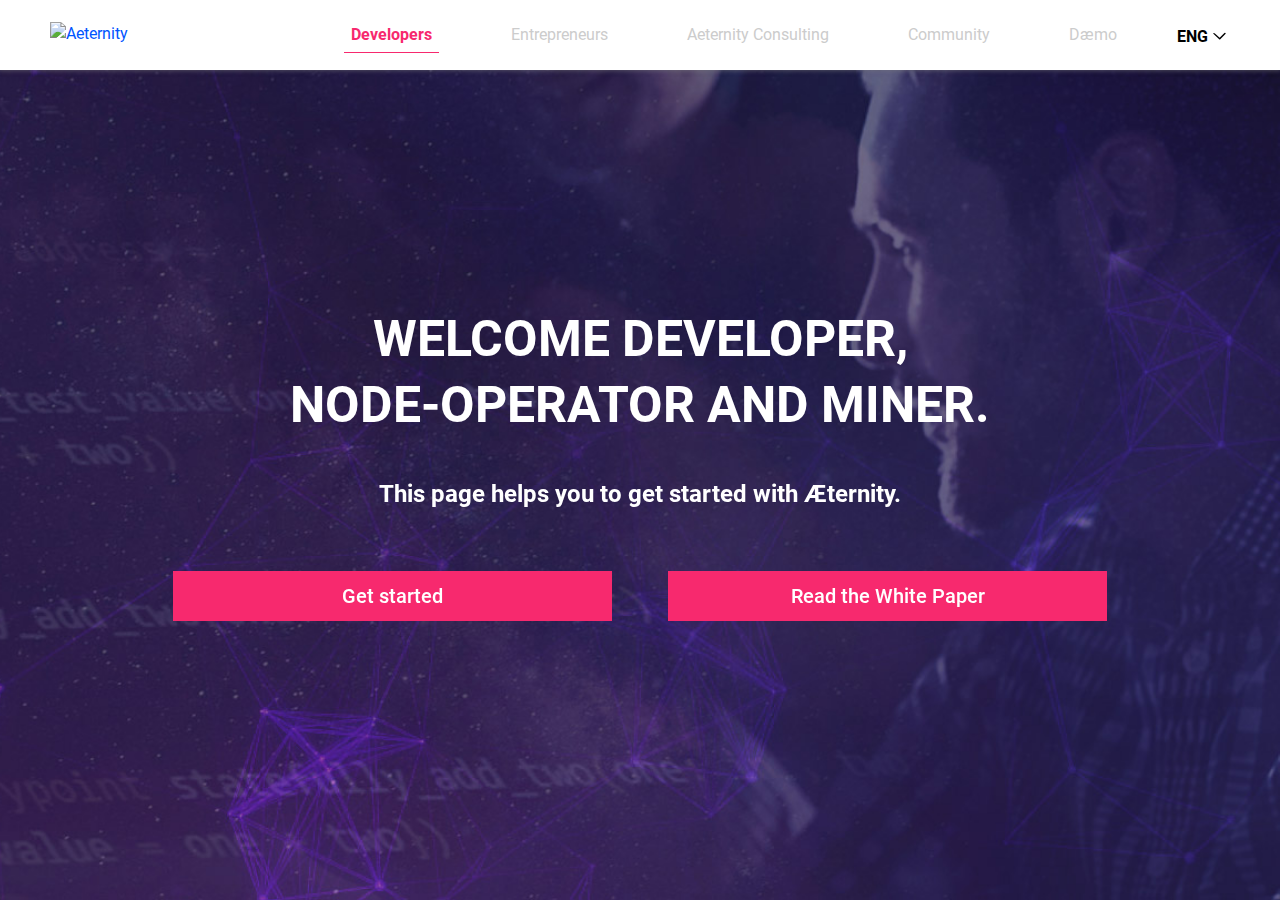
==== index.html @ b35366a7 "iPhone fixes" ====
<!DOCTYPE html>
<html lang="en">
<head>
    <meta charset="UTF-8">
    <title>Aeternity developers</title>
    <meta name="description"
          content="Aeternity Blockchain : Lightning Smart Contracts. Turing-Complete State-Channels. Oracles."/>
    <meta name="viewport" content="width=device-width, initial-scale=1, maximum-scale=1">
    <link rel="shortcut icon" type="image/png" href="img/favicon-32x32.png" sizes="32x32">
    <link rel="shortcut icon" type="image/png" href="img/favicon-32x32.png" sizes="16x16">
    <link href="main.css" rel="stylesheet">
</head>
<body ontouchstart="">
<header>
    <section class="main-nav">
        <div class="logo">
            <a href="">
                <img src="img/logo.svg" alt="Aeternity">
            </a>
        </div>
        <nav class="pages">
            <ul class="nav-items">
                <li class="nav-item nav-current">
                    <a href="" class="nav-link">Developers</a>
                </li>
                <li class="nav-item">
                    <a class="nav-link">Entrepreneurs</a>
                </li>
                <li class="nav-item">
                    <a class="nav-link">Aeternity Consulting</a>
                </li>
                <li class="nav-item">
                    <a class="nav-link">Community</a>
                </li>
                <li class="nav-item">
                    <a class="nav-link">D&aelig;mo</a>
                </li>
            </ul>
        </nav>
        <div class="lang-switcher">
            <button type="button" class="lang-current">ENG</button>
            <div class="lang-menu">
                <ul class="lang-items">
                    <li class="lang-item">
                        <a class="lang-link" href="#" onclick="return false">English</a>
                    </li>
                    <li class="lang-item">
                        <a class="lang-link" href="#" onclick="return false">Español</a>
                    </li>
                </ul>
            </div>
        </div>
    </section>
</header>
<main>
    <section id="header" class="section section--hero">
        <div class="section-content section-content--hero">
            <h1>
                Welcome Developer,<br>
                Node-Operator and Miner.
            </h1>
            <p>
                This page helps you to get started with &AElig;ternity.
            </p>
        </div>
        <div class="section-buttons">
            <a href="" class="button button--large section-button">Get started</a>
            <a href="https://github.com/aeternity/white-paper" class="button button--large section-button">Read the White Paper</a>
        </div>
    </section>

    <section id="why" class="section section--normal">
        <div class="section-content section-content--normal">
            <h2>Why &AElig;ternity</h2>
            <p>
                If you are already familiar with basic Blockchain principles and Smart Contracts, start with learning
                about aeternity’s unique features. The aeternity protocol ships with a rich set of features and
                functionality out of the box.
            </p>
            <p>
                A full specification and documentation of the protocol can be found on GitHub
            </p>
        </div>
        <img src="img/view-at-github.svg" alt="github.com">
        <a href="https://github.com/aeternity" class="button button--normal">View at GitHub</a>
    </section>

    <section id="technical_advantages" class="section section--fancy">
        <div class="section-content section-content--fancy">
            <h2>Technical Advantages Compared to Major Platforms</h2>
        </div>
        <div class="orbits">
            <ul class="advantages">
                <li class="advantage">
                    <a href="#" onclick="return false;"></a>
                    <span>No scaling limits with build in trust-less off-chain State Channels</span>
                </li>
                <li class="advantage">
                    <a href="#" onclick="return false;"></a>
                    <span>Highest security standards with a type safe VM and functional Smart Contract Language</span>
                </li>
                <li class="advantage">
                    <a href="#" onclick="return false;"></a>
                    <span>Confirmation times ~3 Seconds</span>
                </li>
                <li class="advantage">
                    <a href="#" onclick="return false;"></a>
                    <span>Low-fees on-chain due to a highly optimized Consensus, VM and native transaction types</span>
                </li>
                <li class="advantage">
                    <a href="#" onclick="return false;"></a>
                    <span>No-fees off-chain for transactions and Smart Contract executions in State Channels</span>
                </li>
                <li class="advantage">
                    <a href="#" onclick="return false;"></a>
                    <span>Build in Naming System for human readable names</span>
                </li>
                <li class="advantage">
                    <a href="#" onclick="return false;"></a>
                    <span>Private transactions and Smart Contracts in State Channels</span>
                </li>
                <li class="advantage">
                    <a href="#" onclick="return false;"></a>
                    <span>Build in Oracles for accessing external API’s and real world data</span>
                </li>
                <li class="advantage">
                    <a href="#" onclick="return false;"></a>
                    <span>Highly flexible Generalized Account model supporting all-types of signing options</span>
                </li>
            </ul>
        </div>
        <div class="advantages-footer"><img src="img/Erlang_Icon-alt.svg" alt="erlang">
            <div>
                Reference implementation written in Erlang by industry experts,
                the Language that powers 90% of today’s world wide web. <a href="http://erlang.com">Learn more</a>
            </div>
        </div>
    </section>

    <section id="protocol" class="section section--normal">
        <div class="section-content section-content--normal">
            <h2>The &AElig;ternity Protocol is</h2>
        </div>
        <div class="protocol">
            <div class="protocol-bullets">
                <label for="Universal"></label>
                <label for="Secure"></label>
                <label for="Scalable"></label>
                <label for="Efficient-low-to-no-fees"></label>
                <label for="Interoperable-Oracles"></label>
                <label for="Open-Source"></label>
                <label for="Decentralized"></label>
                <label for="Public-and-Private"></label>
                <label for="User-Friendly"></label>
                <label for="Governance"></label>
                <label for="Development-Sustainability"></label>
            </div>

            <div class="protocol-menu">
                <input type="radio" name="protocol-menu" id="Universal" checked>
                <div class="protocol-menu-item">
                    <label for="Universal">Universal</label>
                    <div class="protocol-content">
                        <img src="img/1.universal.svg" alt="">
                        <h3>Universal</h3>
                        <p>
                            The aeternity protocol can do everything that you expect from a Smart Contract Blockchain
                            platform like Ethereum or others. It can be used to power <b>Games, Payments, Identity,
                            Decentralized Finance, Registries, Token-Economy, Logistics and more.</b> Some of the things
                            are not yet invented that will be built with aeternity. <strong>The future is
                            yours.</strong>
                        </p>
                    </div>
                </div>
                <input type="radio" name="protocol-menu" id="Secure">
                <div class="protocol-menu-item">
                    <label for="Secure">Secure</label>
                    <div class="protocol-content">
                        <img src="img/2.secure.svg" alt="">
                        <h3>Secure</h3>
                        <p>
                            aeternity is built with security in mind. The reference implementation is written in Erlang,
                            following all standards of high-quality software engineering. Recurring security audits and
                            intensive property based testing are part of the daily work of the protocol developers. In
                            its security aspects on Blockchain, the aeternity protocol gets shipped with a type safe
                            virtual machine called FATE (Fast aeternity Transaction Engine) which was engineered to
                            boost efficiency (gas consumption) and security (type safe). Together with Sophia, a
                            functional smart contract language that supports formal verification, the aeternity protocol
                            provides an unique take on Blockchain and smart contract security. A highly paid bug bounty
                            program is available for security researchers.
                        </p>
                    </div>
                </div>
                <input type="radio" name="protocol-menu" id="Scalable">
                <div class="protocol-menu-item">
                    <label for="Scalable">Scalable</label>
                    <div class="protocol-content">
                        <img src="img/3.scalable.svg" alt="">
                        <h3>Scalable</h3>
                        <p>
                            In order to scale to billions of users and transactions the aeternity protocol provides
                            trustless scaling through off-chain state channels. Without compromising on security state
                            channels allow peer to peer transaction between users and the execution of smart contracts
                            off-chain. This way aeternity has no limits in scaling. The network consensus of the
                            protocol is fast. In average up to 15 times faster with a higher transaction throughput then
                            comparable protocols. The confirmation time is as less as three seconds, which especially
                            comes into account when looking at user experience.
                        </p>
                    </div>
                </div>
                <input type="radio" name="protocol-menu" id="Efficient-low-to-no-fees">
                <div class="protocol-menu-item">
                    <label for="Efficient-low-to-no-fees">Efficient low-to-no fees</label>
                    <div class="protocol-content">
                        <img src="img/4.lowFees.svg" alt="">
                        <h3>Efficient low-to-no fees</h3>
                        <p>
                            aeternity is equipped with dozens of unique native transactions types for State Channels,
                            Oracles, Names among others. All functionality is optimized to work with minimal gas cost.
                            Additionally, once established, within off-chain State Channels, there are no fees for
                            transactions or smart contract executions. On-chain, with Bitcoin-NG, the consensus
                            mechanism of the protocol allows for more transactions and gas (smart contract executions)
                            per block. This relaxes the fee and gas market and leads to lower cost. Combined with the
                            execution of smart contracts through the highly efficient FATE VM, less overall Gas is
                            needed. Additionally with off-chain State Channels, the aeternity protocol reduces the
                            on-chain transaction and smart contract execution volumes massively, which lowers the fees.
                        </p>
                    </div>
                </div>
                <input type="radio" name="protocol-menu" id="Interoperable-Oracles">
                <div class="protocol-menu-item">
                    <label for="Interoperable-Oracles">Interoperable Oracles</label>
                    <div class="protocol-content">
                        <img src="img/5.oracles.svg" alt="">
                        <h3>Interoperable Oracles</h3>
                        <p>
                            Oracles are a special type of transactions on aeternity to request and provide data from
                            data providers and APIs. If a smart contract for example is in need of today's weather data,
                            a oracle request transaction including a data schema can be broadcasted on chain. Data
                            providers can respond to data and charge a fee for providing the response. The other way
                            around oracle provides can register on-chain and provide all types of data for free or by
                            charging a fee. This allows smart contract developers to interact and build upon all sorts
                            of APIs and create applications which are dependent on outside data (for example the current
                            price of Bitcoin at a certain time).
                        </p>
                    </div>
                </div>
                <input type="radio" name="protocol-menu" id="Open-Source">
                <div class="protocol-menu-item">
                    <label for="Open-Source">Open Source</label>
                    <div class="protocol-content">
                        <img src="img/6.openSource.svg" alt="">
                        <h3>Open Source</h3>
                        <p>
                            The protocol and all essential developer resources are fully open source. There is no
                            proprietary license whatsoever. The development is transparent and everyone can start
                            contributing via GitHub, the Forum or physical Meetups.
                        </p>
                    </div>
                </div>
                <input type="radio" name="protocol-menu" id="Decentralized">
                <div class="protocol-menu-item">
                    <label for="Decentralized">Decentralized</label>
                    <div class="protocol-content">
                        <img src="img/7.decentralized.svg" alt="">
                        <h3>Decentralized</h3>
                        <p>
                            With Satoshi’s heritage in its core (Nakamoto Consensus) the protocol is build to be
                            decentralized. Everyone can host a node and start mining, connect to the network and help to
                            secure the chain or verify transaction. The network is operated by an community of thousands
                            of nodes. It is fully trustless, there is no central authority, no master nodes or
                            kill-switches. With Cuckoo Circle, aeternity has chosen a highly efficient proof-of-work
                            algorithm which is the first graph-theoretic proof-of-work, and the most memory bound, yet
                            with instant verification.
                        </p>
                    </div>
                </div>
                <input type="radio" name="protocol-menu" id="Public-and-Private">
                <div class="protocol-menu-item">
                    <label for="Public-and-Private">Public and Private</label>
                    <div class="protocol-content">
                        <img src="img/8.public-private.svg" alt="">
                        <h3>Public and Private</h3>
                        <p>
                            The aeternity protocol is using the accounts model. All transactions are public by default.
                            Aeternity allows a very flexible and open design of accounts, which is called Generalized
                            Accounts that enable signing transactions with a high flexibility. Cryptographically the
                            protocol uses Blake2b (256 bits digest) and ed25519. It supports Schnorr Signatures. The
                            communication between nodes is encrypted with the noise protocol. Off-chain State Channel
                            transactions and smart contract executions are fully private unless published on-chain for
                            dispute resolution. It is easy to setup a private Blockchain network (example for Enterprise
                            or Public Institutions).
                        </p>
                    </div>
                </div>
                <input type="radio" name="protocol-menu" id="User-Friendly">
                <div class="protocol-menu-item">
                    <label for="User-Friendly">User Friendly</label>
                    <div class="protocol-content">
                        <img src="img/9.userFriendly.svg" alt="">
                        <h3>User Friendly</h3>
                        <p>
                            A build in Naming System for human readable names allows you to point names to accounts and
                            contracts (Example: ak_XbqHD3RYPb3w3eVopLyc... becomes yourname.chain). This makes
                            transacting tokens between peers easiest and can help to make smart contract code more
                            readable and upgradable.
                        </p>
                    </div>
                </div>
                <input type="radio" name="protocol-menu" id="Governance">
                <div class="protocol-menu-item">
                    <label for="Governance">Governance</label>
                    <div class="protocol-content">
                        <img src="img/10.governance.svg" alt="">
                        <h3>Governance</h3>
                        <p>
                            The aeternity community is governed by miners, users and developers. Through hard-fork
                            signaling node operators can show their support for hard upgrades. All token holders can
                            join a weighted delegated polling mechanism through an mobile and user friendly app with
                            verifiable results on the aeternity Blockchain. Discussions are taking place in chat rooms,
                            online forums, public events and in the aexpansions repository on GitHub.
                        </p>
                    </div>
                </div>
                <input type="radio" name="protocol-menu" id="Development-Sustainability">
                <div class="protocol-menu-item">
                    <label for="Development-Sustainability">Development Sustainability</label>
                    <div class="protocol-content">
                        <img src="img/11.sustainability.svg" alt="">
                        <h3>Development Sustainability</h3>
                        <p>
                            The protocol is robust and reliable and build to last for aeternity even without maintenance
                            or the development of new features. Nevertheless, the aeternity crypto foundation currently
                            receive around 10.8% of the mining reward to support the long-term development and
                            maintenance of the core protocol and essential resources. There is an open R&D Grant program
                            available at <a href="https://www.aeternity-foundation.org">www.aeternity-foundation.org</a>
                            as well as a Development Bounty program for contributors. To enable entrepreneurs and
                            business to launch their own startup, there are programs for entrepreneurs <a
                                href="https://www.aeternityStarfleet.com">www.aeternityStarfleet.com</a> and a venture
                            fund <a href="https://www.aeternity-Ventures.com">www.aeternity-Ventures.com</a> to
                            kick-start even more.
                        </p>
                    </div>
                </div>
            </div>
        </div>
        <a href="#" class="button button--normal">Get started</a>
    </section>

    <section id="sophia" class="section section--alt">
        <div class="section-content section-content--alt">
            <h2>Safe Smart Contract Development with Sophia</h2>
            <p class="sophia-caption">
                An &AElig;ternity BlockChain Language The Sophia is a language in the ML family.
                It is strongly typed and has restricted mutable state.
            </p>
        </div>
        <div class="sophia-content">
            <div class="sophia-graphic">
                <img src="img/What_is_Sophia_Graphic.svg" alt="">
            </div>
            <div class="sophia-text">
                <h3>What is Sophia?</h3>
                <p><img src="img/Sophia_Icon.svg" alt="">
                    Sophia is customized for smart contracts, which can be published to a blockchain (the &AElig;ternity
                    BlockChain). Thus some features of conventional languages, such as floating point arithmetic, are
                    not
                    present in Sophia, and some blockchain specific primitives, constructions and types have been added.
                </p>
                <h3>Links</h3>
                <ul class="sophia-links">
                    <li>
                        <a href="https://github.com/aeternity/protocol/blob/master/contracts/sophia.md">Documentation</a>
                    </li>
                    <li><a href="https://github.com/aeternity/aepp-sophia-examples">Examples on GitHub</a></li>
                    <li><a href="https://marketplace.visualstudio.com/items?itemName=MilenRadkov.sophia">Code
                        Highlighting</a> for VSCode and other IDE’s
                    </li>
                </ul>
                <h3>Educational material</h3>
                <p>
                    <img src="img/Dacade_Icon.svg" alt="">
                    <small>
                        <a href="https://dacade.org/ae-dev-101/introduction">Online Course from Dacade.org</a><br>
                        Check out the highly recommended aeternity 101 course on Dacade, a peer learning platform.
                        Courses are free, a certificate will be given and you earn 100 AE token on completion.
                    </small>
                </p>
                <p>
                    <img src="img/Github_Logo.svg" alt="">
                    <small>
                        <a>Tutorials about Sophia</a><br>
                        Available on GitHub but might be outdated.
                    </small>
                </p>
            </div>
        </div>
        <div class="section-buttons">
            <div class="section-button">
                <a href="https://forum.aeternity.com/c/development/sophia-smart-contracts" class="button button--small">Get
                    help</a>
                <div class="button-text button-text--logo">in The Forum</div>
            </div>
            <div class="section-button">
                <a href="https://devchat.aeternity.com" class="button button--small">Chat</a>
                <div class="button-text button-text--logo">in DevChat</div>
            </div>
            <div class="section-button">
                <a href="https://github.com/aeternity/aesophia" class="button button--small">Contribute</a>
                <div class="button-text button-text--github">via GitHub</div>
            </div>
        </div>
    </section>

    <section id="getting_started" class="section section--fancy">
        <div class="section-content section-content--fancy">
            <h2>Getting Started</h2>
            <p class="getting_started-caption">
                If you are new to aeternity and want to try out the Sophia Smart Contract Language, is is suggested to
                use
                one of the community developed online IDE’s. They allow you to write contracts, compile them, post them
                to
                the chain on testnet and call its functions.
            </p>
            <div class="try">
                <div class="try-browser">
                    <h3><img src="img/Try_it_in_browser_icon.svg" alt="">Try it in the browser</h3>
                    <h4>Try it in the browser with one of the IDE’s</h4>
                    <ul class="try-browser-options">
                        <li><img src="img/Contracts_Laptop.svg" alt=""><a href="https://testnet.contracts.aepps.com">Contracts</a>
                        </li>
                        <li><img src="img/Playground_Laptop.svg" alt=""><a
                                href="https://testing.playground.aepps.com/editor">Playground</a></li>
                        <li><img src="img/FireEditor_Laptop.svg" alt=""><a href="http://fireeditor.nikitafuchs.de">FireEditor</a>
                        </li>
                    </ul>
                    <p>
                        &AElig;project is an aeternity framework which helps with setting up a project. The framework
                        makes
                        the
                        development of smart contracts in the aeternity network pretty easy. It provides commands for
                        compilation, deployment of smart contracts, running a local node, local compiler and unit
                        testing
                        the contracts.
                    </p>
                </div>
                <div class="try-locally">
                    <h3><img src="img/Try_it_locally_icon.svg" alt="">Try it locally</h3>
                    <h4>Try it locally and setup your development environment in no-time.</h4>
                    <div class="try-locally-options">
                        <img src="img/AEProject_Github.svg" alt="">
                        <div class="try-locally-aeproject">
                            <img src="img/AEProject_logo.svg" alt="">
                            <a href="https://github.com/aeternity/aepp-aeproject-js">AEProject</a>
                        </div>
                    </div>
                </div>
            </div>
            <div class="section-buttons">
                <div class="section-button">
                    <a href="https://forum.aeternity.com/c/development/sophia-smart-contracts"
                       class="button button--small">Get help</a>
                    <div class="button-text button-text--logo">in The Forum</div>
                </div>
                <div class="section-button">
                    <a href="https://devchat.aeternity.com" class="button button--small">Chat</a>
                    <div class="button-text button-text--logo">in DevChat</div>
                </div>
                <div class="section-button">
                    <a href="https://github.com/aeternity/aesophia" class="button button--small">Contribute</a>
                    <div class="button-text button-text--github">via GitHub</div>
                </div>
            </div>
        </div>
    </section>

    <section id="developer_tools" class="section section--normal">
        <div class="section-content section-content--normal">
            <h2>Developer Tools</h2>
            <p class="developer_tools-caption">
                Programming libraries are available. Any Javascript developer can build a simple aeternity app in one
                day.
                For a quick start and reference SDK it is recommended to use the JavaScript one.
            </p>
        </div>
        <div class="cards counter apis">
            <div class="card api">
                <div class="card-content">
                    <img src="img/Developers_Tools_Section_icons.svg" alt="">
                    <h3>Node HTTP API</h3>
                    <p>
                        aeternity <a href="https://api-docs.aeternity.io">Node API</a>
                    </p>
                </div>
            </div>
            <div class="card api">
                <div class="card-content">
                    <img src="img/Developers_Tools_Section_icons.svg" alt="">
                    <h3>SDK Frontend APIs</h3>
                    <ul class="unstyled">
                        <li>
                            <a href="https://github.com/aeternity/aepp-sdk-js">JavaScript</a> (recommended)<br>
                        </li>
                        <li>
                            <a href="https://github.com/aeternity/aepp-sdk-python">Python</a><br>
                        </li>
                        <li>
                            <a href="https://github.com/aeternity/aepp-sdk-go">Go</a><br>
                        </li>
                        <li>
                            <a href="https://github.com/kryptokrauts/aepp-sdk-java">Java</a> (Community Maintained)<br>
                        </li>
                    </ul>
                </div>
            </div>
            <div class="card api">
                <div class="card-content">
                    <img src="img/Developers_Tools_Section_icons.svg" alt="">
                    <h3>Middleware Backend API</h3>
                    <p>
                        The <a href="https://github.com/aeternity/aeternal">Middleware</a> is a caching and reporting
                        layer which sits in front of the nodes of
                        the aeternity blockchain. Its purpose is to respond to queries faster than the node can do, and
                        to
                        support queries that for reasons of efficiency the node cannot or will not support itself.
                    </p>
                </div>
            </div>
            <div class="card api">
                <div class="card-content">
                    <img src="img/Developers_Tools_Section_icons.svg" alt="">
                    <h3>CLI - Command Line Client</h3>
                    <p>
                        Quickly test all of Aeternity’s blockchain features from your Terminal, you can Install and use
                        our
                        <a href="https://github.com/aeternity/aepp-cli-js">NodeJS CLI</a>!
                    </p>
                </div>
            </div>
        </div>
        <div class="section-buttons">
            <div class="section-button">
                <a href="https://forum.aeternity.com/c/aepplications" class="button button--small">Get help</a>
                <div class="button-text button-text--logo">in The Forum</div>
            </div>
            <div class="section-button">
                <a href="https://devchat.aeternity.com" class="button button--small">Chat</a>
                <div class="button-text button-text--logo">in DevChat</div>
            </div>
            <div class="section-button">
                <a href="https://github.com/aeternity" class="button button--small">Contribute</a>
                <div class="button-text button-text--github">via GitHub</div>
            </div>
        </div>
    </section>

    <section id="useful" class="section section--alt">
        <div class="section-content section-content--alt">
            <h2>Useful Resources</h2>
        </div>
        <div class="cards counter resources">
            <div class="card resource">
                <div class="card-content">
                    <h3>Hosted API Server, Public Nodes and Services</h3>
                    <p>
                        For convenience reasons, there are hosted services available to quick start the development of
                        aeternity Blockchain applications on testnet. Even though all services are available for mainnet
                        too, it is not advised to use these services in production. Therefore self-hosting critical
                        infrastructure is recommended.
                    </p>
                    <ul>
                        <li>Testnet API Gateway Nodes hosted on <a href="https://testnet.aeternity.io/api">https://testnet.aeternity.io</a>
                        </li>
                        <li>Testnet Middleware API Server <a href="https://testnet.mdw.aepps.com/api">https://testnet.mdw.aepps.com</a>
                        </li>
                        <li>Sophia Smart Contract Compiler <a href="https://compiler.aepps.com">https://compiler.aepps.com</a>
                        </li>
                    </ul>
                    <p class="faucet">
                        To get some free AE tokens, use the testnet Token Faucet
                        <a href="https://testnet.faucet.aepps.com">https://testnet.faucet.aepps.com</a>
                    </p>
                </div>
            </div>
            <div class="card resource">
                <div class="card-content">
                    <h3>Resources</h3>
                    <ul>
                        <li><h4>Middleware Explorer (Testnet/Mainnet)</h4>
                            <ul>
                                <li>Mainnet <a href="https://mainnet.aeternal.io">https://mainnet.aeternal.io</a></li>
                                <li>Testnet <a href="https://testnet.aeternal.io">https://testnet.aeternal.io</a></li>
                            </ul>
                        </li>
                        <li><h4>Blockchain Explorer (Testnet/Mainnet)</h4>
                            <ul>
                                <li><b>Aeternity Explorer</b>
                                    <ul>
                                        <li>Mainnet <a href="https://explorer.aepps.com">https://explorer.aepps.com</a>
                                        </li>
                                        <li>Testnet <a href="https://testnet.explorer.aepps.com">https://testnet.explorer.aepps.com</a>
                                        </li>
                                    </ul>
                                </li>
                                <li><b>AEknow</b>
                                    <ul>
                                        <li><a href="https://aeknow.org">https://aeknow.org</a></li>
                                    </ul>
                                </li>
                            </ul>
                        </li>
                        <li><h4>Goggles Transaction Inspector</h4>
                            <ul>
                                <li>Mainnet <a href="https://goggles.aepps.com">https://goggles.aepps.com</a></li>
                                <li>Testnet <a href="https://testnet.goggles.aepps.com">https://testnet.goggles.aepps.com</a>
                                </li>
                            </ul>
                        </li>
                    </ul>
                </div>
            </div>
        </div>
    </section>

    <section id="interfaces" class="section section--normal">
        <div class="section-content section-content--normal">
            <h2>Interfaces and Clients</h2>
            <p>
                Three major clients to interact with aeternity Blockchain applications, sign contract calls and do
                transactions.
            </p>
        </div>
        <div class="cards interfaces">
            <div class="card interface">
                <div class="card-content">
                    <h3>Base iOS/Android/Web Wallet and Browser</h3>
                    <a href="https://github.com/aeternity/aepp-base" class="button button--small">View on GitHub</a>
                </div>
            </div>
            <div class="card interface">
                <div class="card-content">
                    <h3>W&aelig;llet Browser Extension</h3>
                    <a href="https://github.com/aeternity/aepp-waellet" class="button button--small">View on GitHub</a>
                </div>
            </div>
            <div class="card interface">
                <div class="card-content">
                    <h3>Blockchain Explorers</h3>
                    <ul>
                        <li><a href="https://explorer.aepps.com">explorer.aepps.com</a></li>
                        <li><a href="https://mainnet.aeternal.io">mainnet.aeternal.io</a></li>
                        <li><a href="https://aeknow.org">aeknow.org</a></li>
                    </ul>
                </div>
            </div>
        </div>
        <div class="section-content section-content--normal">
            <p>
                A variety of community build wallets are available, such as:
            </p>
            <ul>
                <li><a href="https://airgap.it"><img src="img/Air_Gap_Icon.svg" alt="">Airgap Vault and Wallet</a></li>
                <li><a href="https://trustwallet.com"><img src="img/Trust_Wallet_Icon.svg" alt="">Trust Wallet</a></li>
            </ul>
        </div>
        <div class="section-content section-content--normal">
            <p>
                It is possible to buy aeternity tokens on exchanges like Binance, OKex, Huobi, GateIO and many others. A
                full list of markets can be found via: <a href="https://coinmarketcap.com">coinmarketcap</a>
            </p>
            <ul>
                <li><a href="https://www.binance.com/"><img src="img/Binance_icon.svg" alt="">binance</a></li>
                <li><a href="https://www.okex.com"><img src="img/Okex_icon.svg" alt="">okex</a></li>
                <li><a href="https://www.huobi.com"><img src="img/Huobi_icon.svg" alt="">huobi</a></li>
                <li><a href="https://www.gate.io"><img src="img/Gateio_icon.svg" alt="">gateio</a></li>
            </ul>
        </div>
    </section>

    <section id="run_node" class="section section--alt">
        <div class="section-content section-content--alt">
            <h2>Run your Own Node and Services</h2>
        </div>
        <div class="cards counter howtos">
            <div class="card howto">
                <div class="card-content">
                    <img src="img/Host_a_Node_icon.svg" alt="">
                    <h3>How to host a Node</h3>
                    <a href="https://docs.aeternity.io/" class="button button--small">View Doc</a>
                </div>
            </div>
            <div class="card howto">
                <div class="card-content">
                    <img src="img/Smart_Contract_Compiler_icon.svg" alt="">
                    <h3>How to host<br>the Sophia Smart Contract<br>Compiler</h3>
                    <a href="https://github.com/aeternity/aesophia_http" class="button button--small">View on GitHub</a>
                </div>
            </div>
            <div class="card howto">
                <div class="card-content">
                    <img src="img/API_Server_Icon.svg" alt="">
                    <h3>How to host a Middleware API Server</h3>
                    <a href="https://github.com/aeternity/aeternal" class="button button--small">View on GitHub</a>
                </div>
            </div>
        </div>
    </section>

    <section id="miners" class="section section--normal">
        <div class="section-content section-content--normal">
            <h2>For Miners, Pools and Node Operators</h2>
            <p>
                To get the latest version of aeternity node, please check out the <a
                    href="https://github.com/aeternity/aeternity/releases">latest published packages</a> and the
                <a href="https://github.com/aeternity/aeternity/tree/master/docs/release-notes">release notes</a>
            </p>
        </div>
        <div class="cards counter miners">
            <div class="card miner">
                <div class="card-content">
                    <h3>Run a node</h3>
                    <a href="https://docs.aeternity.io/en/stable/installation/" class="button button--small">View on
                        GitHub</a>
                </div>
            </div>
            <div class="card miner">
                <div class="card-content">
                    <h3>Run a mining pool</h3>
                    <a href="https://docs.aeternity.io/en/stable/stratum/" class="button button--small">View on
                        GitHub</a>
                </div>
            </div>
            <div class="card miner">
                <div class="card-content">
                    <h3>Choose a mining client</h3>
                    <a class="button button--small">Choose</a>
                </div>
            </div>
            <div class="card miner">
                <div class="card-content">
                    <h3>Join an existing mining pool</h3>
                    <a class="button button--small">Join</a>
                </div>
            </div>
        </div>
    </section>

    <section id="community" class="section section--alt">
        <div class="section-content section-content--alt">
            <h2>Join the Community</h2>
        </div>
        <ul class="icons communities">
            <li class="icon community">
                <a href="https://forum.aeternity.com/search?q=developers%20update%20call%20order%3Alatest">
                    <img src="img/Public_Developers_icon.svg" alt="">
                    <span>Public Developers Update Call</span>
                </a>
            </li>
            <li class="icon community">
                <a href="https://forum.aeternity.com">
                    <img src="img/Forum_icon.svg" alt="">
                    <span>Forum</span>
                </a>
            </li>
            <li class="icon community">
                <a href="https://devchat.aeternity.com">
                    <img src="img/Devchat_icon.svg" alt="">
                    <span>Devchat</span>
                </a>
            </li>
            <li class="icon community">
                <a href="https://www.aeternity-foundation.org">
                    <img src="img/Development_bounties_icon.svg" alt="">
                    <span>Development Bounties</span>
                </a>
            </li>
            <li class="icon community">
                <a href="https://www.aeternity-foundation.org">
                    <img src="img/Development_Grants_icon.svg" alt="">
                    <span>Development Grants</span>
                </a>
            </li>
        </ul>
    </section>

    <footer id="footer" class="section section--fancy">
        <div class="section-content section-content--fancy">
            <h2>&aelig;ternity Newsletter</h2>
            <p>Sign up for the latest content and updates.</p>
            <form action="https://aeternity.us15.list-manage.com/subscribe/post?u=83a504836fa768f10619d053c&id=c2d8c3ba71"
                  method="post" target="_blank" class="subscribe">
                <label><input type="email" name="EMAIL" placeholder="your.email@example.com"></label>
                <button type="submit" name="subscribe" class="button button--wide">Subscribe</button>
            </form>
        </div>
        <div class="footer-links">
            <ul class="footer-icons">
                <li class="footer-icon"><a href="https://github.com/aeternity">
                    <img src="img/Footer_Github.svg" alt=""><span>GitHub</span></a>
                </li>
                <li class="footer-icon"><a href="https://www.reddit.com/r/Aeternity/">
                    <img src="img/Footer_Reddit.svg" alt=""><span>Reddit</span></a>
                </li>
                <li class="footer-icon"><a href="https://blog.aeternity.com">
                    <img src="img/Footer_Medium.svg" alt=""><span>Medium</span></a>
                </li>
            </ul>
            <img src="img/aeternity-logo-white-stacked.svg" alt="" class="footer-logo">
            <ul class="footer-icons">
                <li class="footer-icon"><a href="https://telegram.me/aeternity">
                    <img src="img/Footer_Telegram.svg" alt=""><span>Telegram</span></a>
                </li>
                <li class="footer-icon"><a href="https://www.facebook.com/aeternityproject/">
                    <img src="img/Footer_Facebook.svg" alt=""><span>Facebook</span></a>
                </li>
                <li class="footer-icon"><a href="https://twitter.com/aeternity">
                    <img src="img/Footer_Twitter.svg" alt=""><span>Twitter</span></a>
                </li>
            </ul>
        </div>
    </footer>
</main>
<script>
    document.querySelectorAll('.counter').forEach(el => el.style.counterReset = 'total ' + el.childElementCount);
</script>
</body>
</html>
---- main.css ----
@import "fonts/roboto.css";
@import "css/body.css";
@import "css/parallax.css";
@import "css/navigation.css";
@import "css/button.css";
@import "css/card.css";
@import "css/icon.css";
@import "css/section.css";

@import "css/section/Header.css";
@import "css/section/Footer.css";
@import "css/section/Why.css";
@import "css/section/Technical_Advantages.css";
@import "css/section/Protocol.css";
@import "css/section/Sophia.css";
@import "css/section/Getting_Started.css";
@import "css/section/Developer_Tools.css";
@import "css/section/Useful_Resources.css";
@import "css/section/Interfaces_Clients.css";
@import "css/section/Run_Node.css";
@import "css/section/Miners.css";
@import "css/section/Community.css";
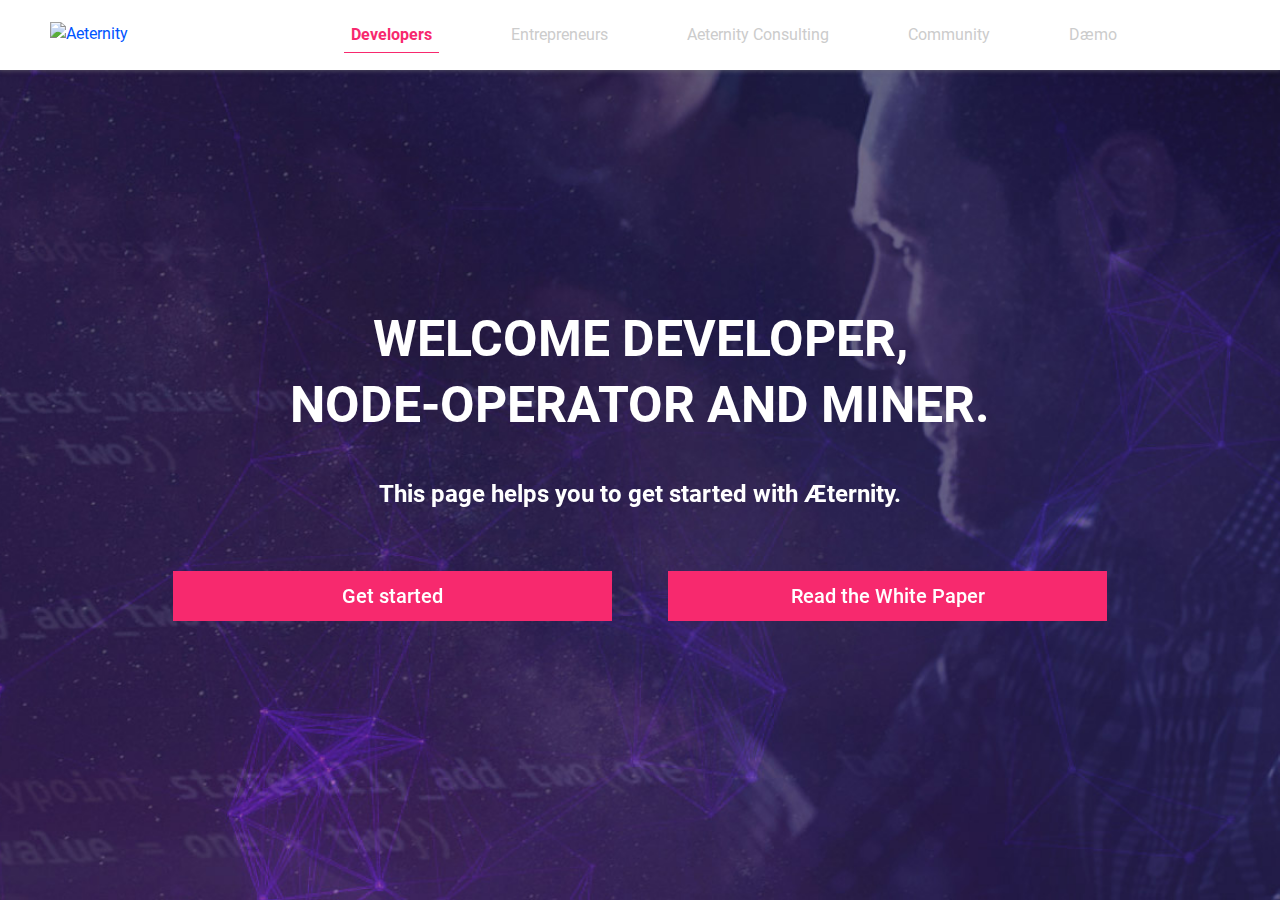
==== commit 458eb488: "Github logo" ====
--- a/index.html
+++ b/index.html
@@ -45,7 +45,16 @@
                         <a class="lang-link" href="#" onclick="return false">English</a>
                     </li>
                     <li class="lang-item">
-                        <a class="lang-link" href="#" onclick="return false">Español</a>
+                        <a class="lang-link" onclick="return false">Español</a>
+                    </li>
+                    <li class="lang-item">
+                        <a class="lang-link" onclick="return false">Русский</a>
+                    </li>
+                    <li class="lang-item">
+                        <a class="lang-link" onclick="return false">中文 (简体)</a>
+                    </li>
+                    <li class="lang-item">
+                        <a class="lang-link" onclick="return false">日本語</a>
                     </li>
                 </ul>
             </div>
@@ -387,7 +396,7 @@
                     </small>
                 </p>
                 <p>
-                    <img src="img/Github_Logo.svg" alt="">
+                    <img src="img/github-logo.svg" alt="">
                     <small>
                         <a>Tutorials about Sophia</a><br>
                         Available on GitHub but might be outdated.
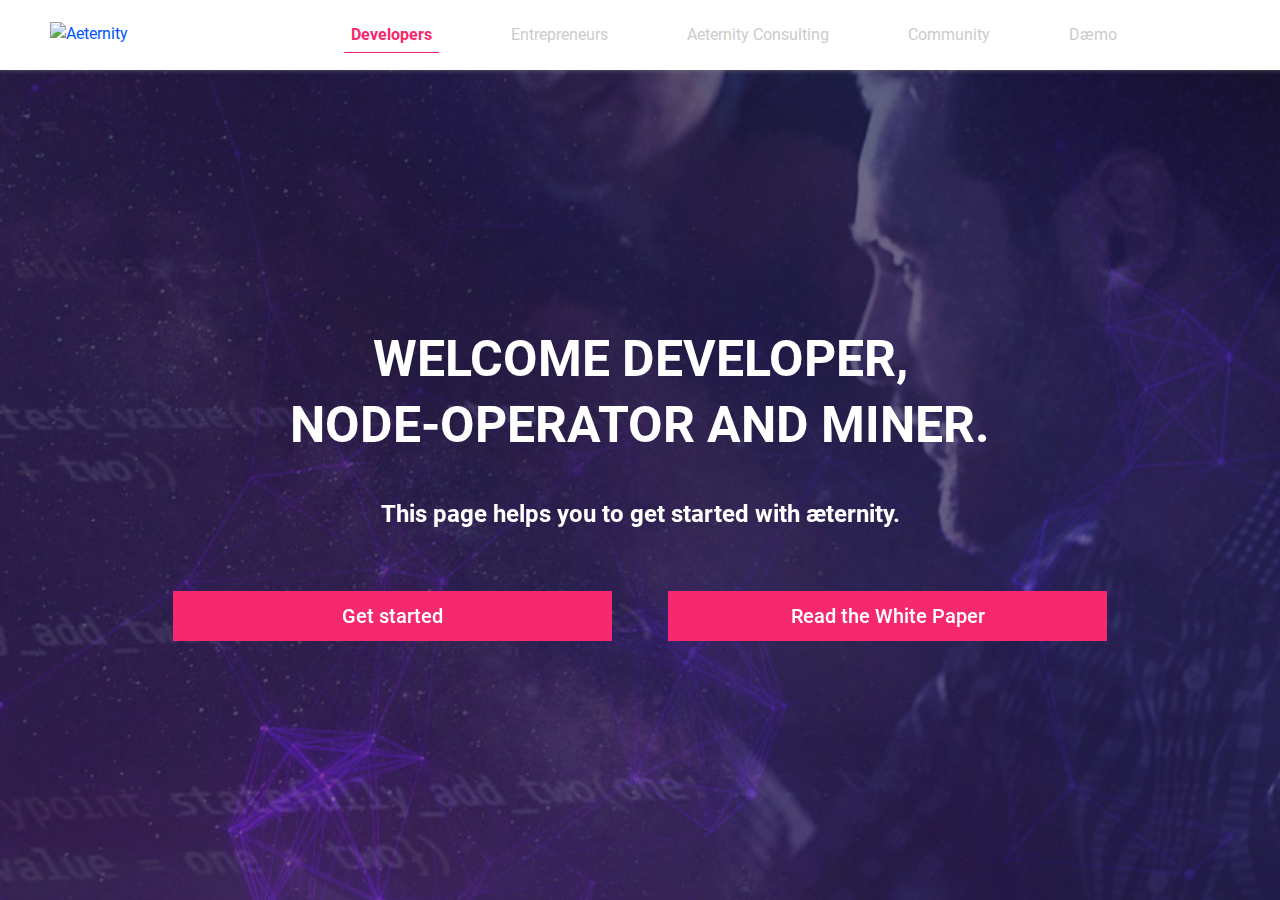
==== commit 509ad0ff: "Consistency" ====
--- a/index.html
+++ b/index.html
@@ -69,22 +69,20 @@
                 Node-Operator and Miner.
             </h1>
             <p>
-                This page helps you to get started with &AElig;ternity.
+                This page helps you to get started with &aelig;ternity.
             </p>
         </div>
         <div class="section-buttons">
-            <a href="" class="button button--large section-button">Get started</a>
+            <a href="#getting_started" class="button button--large section-button">Get started</a>
             <a href="https://github.com/aeternity/white-paper" class="button button--large section-button">Read the White Paper</a>
         </div>
     </section>
 
     <section id="why" class="section section--normal">
         <div class="section-content section-content--normal">
-            <h2>Why &AElig;ternity</h2>
+            <h2>Why &aelig;ternity</h2>
             <p>
-                If you are already familiar with basic Blockchain principles and Smart Contracts, start with learning
-                about aeternity’s unique features. The aeternity protocol ships with a rich set of features and
-                functionality out of the box.
+                If you are already familiar with basic blockchain principles and smart contracts, start with learning about aeternity’s unique features. The &aelig;ternity protocol ships with a rich set of features and functionality out of the box.
             </p>
             <p>
                 A full specification and documentation of the protocol can be found on GitHub
@@ -102,7 +100,7 @@
             <ul class="advantages">
                 <li class="advantage">
                     <a href="#" onclick="return false;"></a>
-                    <span>No scaling limits with build in trust-less off-chain State Channels</span>
+                    <span>No scaling limits with built-in trust-less off-chain State Channels</span>
                 </li>
                 <li class="advantage">
                     <a href="#" onclick="return false;"></a>
@@ -130,25 +128,24 @@
                 </li>
                 <li class="advantage">
                     <a href="#" onclick="return false;"></a>
-                    <span>Build in Oracles for accessing external API’s and real world data</span>
-                </li>
-                <li class="advantage">
-                    <a href="#" onclick="return false;"></a>
-                    <span>Highly flexible Generalized Account model supporting all-types of signing options</span>
+                    <span>Built-in Oracles for accessing external API’s and real world data</span>
+                </li>
+                <li class="advantage">
+                    <a href="#" onclick="return false;"></a>
+                    <span>Highly flexible Generalized Account model supporting all types of signing options</span>
                 </li>
             </ul>
         </div>
         <div class="advantages-footer"><img src="img/Erlang_Icon-alt.svg" alt="erlang">
             <div>
-                Reference implementation written in Erlang by industry experts,
-                the Language that powers 90% of today’s world wide web. <a href="http://erlang.com">Learn more</a>
+                Reference implementation written in Erlang by industry experts, the language that powers 90% of today’s world wide web. <a href="http://erlang.com">Learn more</a>
             </div>
         </div>
     </section>
 
     <section id="protocol" class="section section--normal">
         <div class="section-content section-content--normal">
-            <h2>The &AElig;ternity Protocol is</h2>
+            <h2>The &aelig;ternity protocol is</h2>
         </div>
         <div class="protocol">
             <div class="protocol-bullets">
@@ -173,11 +170,7 @@
                         <img src="img/1.universal.svg" alt="">
                         <h3>Universal</h3>
                         <p>
-                            The aeternity protocol can do everything that you expect from a Smart Contract Blockchain
-                            platform like Ethereum or others. It can be used to power <b>Games, Payments, Identity,
-                            Decentralized Finance, Registries, Token-Economy, Logistics and more.</b> Some of the things
-                            are not yet invented that will be built with aeternity. <strong>The future is
-                            yours.</strong>
+                            The &aelig;ternity protocol can do everything that you expect from a Smart Contract Blockchain platform like Ethereum or others. It can be used to power <b>Games, Payments, Identity, Decentralized Finance, Registries, Token-Economy, Logistics and more.</b> Some of the things are not yet invented that will be built with aeternity. <strong>The future is yours.</strong>
                         </p>
                     </div>
                 </div>
@@ -188,15 +181,7 @@
                         <img src="img/2.secure.svg" alt="">
                         <h3>Secure</h3>
                         <p>
-                            aeternity is built with security in mind. The reference implementation is written in Erlang,
-                            following all standards of high-quality software engineering. Recurring security audits and
-                            intensive property based testing are part of the daily work of the protocol developers. In
-                            its security aspects on Blockchain, the aeternity protocol gets shipped with a type safe
-                            virtual machine called FATE (Fast aeternity Transaction Engine) which was engineered to
-                            boost efficiency (gas consumption) and security (type safe). Together with Sophia, a
-                            functional smart contract language that supports formal verification, the aeternity protocol
-                            provides an unique take on Blockchain and smart contract security. A highly paid bug bounty
-                            program is available for security researchers.
+                            &AElig;eternity is built with security in mind. The reference implementation is written in Erlang, following all standards of high-quality software engineering. Recurring security audits and intensive property based testing are part of the daily work of the protocol developers. In its security aspects on blockchain, the &aelig;ternity protocol gets shipped with a type safe virtual machine called FATE (Fast aeternity Transaction Engine) which was engineered to boost efficiency (gas consumption) and security (type safe). Together with Sophia, a functional smart contract language that supports formal verification, the &aelig;ternity protocol provides an unique take on blockchain and smart contract security. A highly paid bug bounty program is available for security researchers.
                         </p>
                     </div>
                 </div>
@@ -207,13 +192,7 @@
                         <img src="img/3.scalable.svg" alt="">
                         <h3>Scalable</h3>
                         <p>
-                            In order to scale to billions of users and transactions the aeternity protocol provides
-                            trustless scaling through off-chain state channels. Without compromising on security state
-                            channels allow peer to peer transaction between users and the execution of smart contracts
-                            off-chain. This way aeternity has no limits in scaling. The network consensus of the
-                            protocol is fast. In average up to 15 times faster with a higher transaction throughput then
-                            comparable protocols. The confirmation time is as less as three seconds, which especially
-                            comes into account when looking at user experience.
+                            In order to scale to billions of users and transactions the &aelig;ternity protocol provides trustless scaling through off-chain state channels. Without compromising on security state channels allow peer to peer transaction between users and the execution of smart contracts off-chain. This way aeternity has no limits in scaling. The network consensus of the protocol is fast. In average up to 15 times faster with a higher transaction throughput then comparable protocols. The confirmation time is as less as three seconds, which especially comes into account when looking at user experience.
                         </p>
                     </div>
                 </div>
@@ -224,15 +203,7 @@
                         <img src="img/4.lowFees.svg" alt="">
                         <h3>Efficient low-to-no fees</h3>
                         <p>
-                            aeternity is equipped with dozens of unique native transactions types for State Channels,
-                            Oracles, Names among others. All functionality is optimized to work with minimal gas cost.
-                            Additionally, once established, within off-chain State Channels, there are no fees for
-                            transactions or smart contract executions. On-chain, with Bitcoin-NG, the consensus
-                            mechanism of the protocol allows for more transactions and gas (smart contract executions)
-                            per block. This relaxes the fee and gas market and leads to lower cost. Combined with the
-                            execution of smart contracts through the highly efficient FATE VM, less overall Gas is
-                            needed. Additionally with off-chain State Channels, the aeternity protocol reduces the
-                            on-chain transaction and smart contract execution volumes massively, which lowers the fees.
+                            aeternity is equipped with dozens of unique native transactions types for State Channels, Oracles, Names among others. All functionality is optimized to work with minimal gas cost. Additionally, once established, within off-chain State Channels, there are no fees for transactions or smart contract executions. On-chain, with Bitcoin-NG, the consensus mechanism of the protocol allows for more transactions and gas (smart contract executions) per block. This relaxes the fee and gas market and leads to lower cost. Combined with the execution of smart contracts through the highly efficient FATE VM, less overall Gas is needed. Additionally with off-chain State Channels, the &aelig;ternity protocol reduces the on-chain transaction and smart contract execution volumes massively, which lowers the fees.
                         </p>
                     </div>
                 </div>
@@ -243,14 +214,7 @@
                         <img src="img/5.oracles.svg" alt="">
                         <h3>Interoperable Oracles</h3>
                         <p>
-                            Oracles are a special type of transactions on aeternity to request and provide data from
-                            data providers and APIs. If a smart contract for example is in need of today's weather data,
-                            a oracle request transaction including a data schema can be broadcasted on chain. Data
-                            providers can respond to data and charge a fee for providing the response. The other way
-                            around oracle provides can register on-chain and provide all types of data for free or by
-                            charging a fee. This allows smart contract developers to interact and build upon all sorts
-                            of APIs and create applications which are dependent on outside data (for example the current
-                            price of Bitcoin at a certain time).
+                            Oracles are a special type of transactions on aeternity to request and provide data from data providers and APIs. If a smart contract for example is in need of today's weather data, a oracle request transaction including a data schema can be broadcasted on chain. Data providers can respond to data and charge a fee for providing the response. The other way around oracle provides can register on-chain and provide all types of data for free or by charging a fee. This allows smart contract developers to interact and build upon all sorts of APIs and create applications which are dependent on outside data (for example the current price of Bitcoin at a certain time).
                         </p>
                     </div>
                 </div>
@@ -261,9 +225,7 @@
                         <img src="img/6.openSource.svg" alt="">
                         <h3>Open Source</h3>
                         <p>
-                            The protocol and all essential developer resources are fully open source. There is no
-                            proprietary license whatsoever. The development is transparent and everyone can start
-                            contributing via GitHub, the Forum or physical Meetups.
+                            The protocol and all essential developer resources are fully open source. There is no proprietary license whatsoever. The development is transparent and everyone can start contributing via GitHub, the Forum or physical Meetups.
                         </p>
                     </div>
                 </div>
@@ -274,13 +236,7 @@
                         <img src="img/7.decentralized.svg" alt="">
                         <h3>Decentralized</h3>
                         <p>
-                            With Satoshi’s heritage in its core (Nakamoto Consensus) the protocol is build to be
-                            decentralized. Everyone can host a node and start mining, connect to the network and help to
-                            secure the chain or verify transaction. The network is operated by an community of thousands
-                            of nodes. It is fully trustless, there is no central authority, no master nodes or
-                            kill-switches. With Cuckoo Circle, aeternity has chosen a highly efficient proof-of-work
-                            algorithm which is the first graph-theoretic proof-of-work, and the most memory bound, yet
-                            with instant verification.
+                            With Satoshi’s heritage in its core (Nakamoto Consensus) the protocol is build to be decentralized. Everyone can host a node and start mining, connect to the network and help to secure the chain or verify transaction. The network is operated by an community of thousands of nodes. It is fully trustless, there is no central authority, no master nodes or kill-switches. With Cuckoo Circle, aeternity has chosen a highly efficient proof-of-work algorithm which is the first graph-theoretic proof-of-work, and the most memory bound, yet with instant verification.
                         </p>
                     </div>
                 </div>
@@ -291,14 +247,7 @@
                         <img src="img/8.public-private.svg" alt="">
                         <h3>Public and Private</h3>
                         <p>
-                            The aeternity protocol is using the accounts model. All transactions are public by default.
-                            Aeternity allows a very flexible and open design of accounts, which is called Generalized
-                            Accounts that enable signing transactions with a high flexibility. Cryptographically the
-                            protocol uses Blake2b (256 bits digest) and ed25519. It supports Schnorr Signatures. The
-                            communication between nodes is encrypted with the noise protocol. Off-chain State Channel
-                            transactions and smart contract executions are fully private unless published on-chain for
-                            dispute resolution. It is easy to setup a private Blockchain network (example for Enterprise
-                            or Public Institutions).
+                            The &aelig;ternity protocol is using the accounts model. All transactions are public by default. Aeternity allows a very flexible and open design of accounts, which is called Generalized Accounts that enable signing transactions with a high flexibility. Cryptographically the protocol uses Blake2b (256 bits digest) and ed25519. It supports Schnorr Signatures. The communication between nodes is encrypted with the noise protocol. Off-chain State Channel transactions and smart contract executions are fully private unless published on-chain for dispute resolution. It is easy to setup a private blockchain network (example for Enterprise or Public Institutions).
                         </p>
                     </div>
                 </div>
@@ -309,10 +258,7 @@
                         <img src="img/9.userFriendly.svg" alt="">
                         <h3>User Friendly</h3>
                         <p>
-                            A build in Naming System for human readable names allows you to point names to accounts and
-                            contracts (Example: ak_XbqHD3RYPb3w3eVopLyc... becomes yourname.chain). This makes
-                            transacting tokens between peers easiest and can help to make smart contract code more
-                            readable and upgradable.
+                            A built-in Naming System for human readable names allows you to point names to accounts and contracts (Example: ak_XbqHD3RYPb3w3eVopLyc... becomes yourname.chain). This makes transacting tokens between peers easiest and can help to make smart contract code more readable and upgradable.
                         </p>
                     </div>
                 </div>
@@ -323,11 +269,7 @@
                         <img src="img/10.governance.svg" alt="">
                         <h3>Governance</h3>
                         <p>
-                            The aeternity community is governed by miners, users and developers. Through hard-fork
-                            signaling node operators can show their support for hard upgrades. All token holders can
-                            join a weighted delegated polling mechanism through an mobile and user friendly app with
-                            verifiable results on the aeternity Blockchain. Discussions are taking place in chat rooms,
-                            online forums, public events and in the aexpansions repository on GitHub.
+                            The aeternity community is governed by miners, users and developers. Through hard-fork signaling node operators can show their support for hard upgrades. All token holders can join a weighted delegated polling mechanism through an mobile and user friendly app with verifiable results on the &aelig;ternity blockchain. Discussions are taking place in chat rooms, online forums, public events and in the aexpansions repository on GitHub.
                         </p>
                     </div>
                 </div>
@@ -338,30 +280,20 @@
                         <img src="img/11.sustainability.svg" alt="">
                         <h3>Development Sustainability</h3>
                         <p>
-                            The protocol is robust and reliable and build to last for aeternity even without maintenance
-                            or the development of new features. Nevertheless, the aeternity crypto foundation currently
-                            receive around 10.8% of the mining reward to support the long-term development and
-                            maintenance of the core protocol and essential resources. There is an open R&D Grant program
-                            available at <a href="https://www.aeternity-foundation.org">www.aeternity-foundation.org</a>
-                            as well as a Development Bounty program for contributors. To enable entrepreneurs and
-                            business to launch their own startup, there are programs for entrepreneurs <a
-                                href="https://www.aeternityStarfleet.com">www.aeternityStarfleet.com</a> and a venture
-                            fund <a href="https://www.aeternity-Ventures.com">www.aeternity-Ventures.com</a> to
-                            kick-start even more.
-                        </p>
-                    </div>
-                </div>
-            </div>
-        </div>
-        <a href="#" class="button button--normal">Get started</a>
+                            The protocol is robust and reliable and build to last for aeternity even without maintenance or the development of new features. Nevertheless, the aeternity crypto foundation currently receive around 10.8% of the mining reward to support the long-term development and maintenance of the core protocol and essential resources. There is an open R&D Grant program available at <a href="https://www.aeternity-foundation.org">www.aeternity-foundation.org</a>as well as a Development Bounty program for contributors. To enable entrepreneurs and business to launch their own startup, there are programs for entrepreneurs <a href="https://www.aeternityStarfleet.com">www.aeternityStarfleet.com</a> and a venture fund <a href="https://www.aeternity-Ventures.com">www.aeternity-Ventures.com</a> to kick-start even more.
+                        </p>
+                    </div>
+                </div>
+            </div>
+        </div>
+        <a href="#getting_started" class="button button--normal">Get started</a>
     </section>
 
     <section id="sophia" class="section section--alt">
         <div class="section-content section-content--alt">
             <h2>Safe Smart Contract Development with Sophia</h2>
             <p class="sophia-caption">
-                An &AElig;ternity BlockChain Language The Sophia is a language in the ML family.
-                It is strongly typed and has restricted mutable state.
+                An &aelig;ternity blockchain language The Sophia is a language in the ML family. It is a strongly typed and has a restricted mutable state.
             </p>
         </div>
         <div class="sophia-content">
@@ -371,19 +303,18 @@
             <div class="sophia-text">
                 <h3>What is Sophia?</h3>
                 <p><img src="img/Sophia_Icon.svg" alt="">
-                    Sophia is customized for smart contracts, which can be published to a blockchain (the &AElig;ternity
-                    BlockChain). Thus some features of conventional languages, such as floating point arithmetic, are
-                    not
-                    present in Sophia, and some blockchain specific primitives, constructions and types have been added.
+                    Sophia is customized for smart contracts, which can be published to a blockchain (the &aelig;ternity BlockChain). Thus some features of conventional languages, such as floating point arithmetics, are not present in Sophia, and some blockchain specific primitives, constructions and types have been added.
                 </p>
                 <h3>Links</h3>
                 <ul class="sophia-links">
                     <li>
                         <a href="https://github.com/aeternity/protocol/blob/master/contracts/sophia.md">Documentation</a>
                     </li>
-                    <li><a href="https://github.com/aeternity/aepp-sophia-examples">Examples on GitHub</a></li>
-                    <li><a href="https://marketplace.visualstudio.com/items?itemName=MilenRadkov.sophia">Code
-                        Highlighting</a> for VSCode and other IDE’s
+                    <li>
+                        <a href="https://github.com/aeternity/aepp-sophia-examples">Examples on GitHub</a>
+                    </li>
+                    <li>
+                        <a href="https://marketplace.visualstudio.com/items?itemName=MilenRadkov.sophia">Code Highlighting</a> for VSCode and other IDE’s
                     </li>
                 </ul>
                 <h3>Educational material</h3>
@@ -391,8 +322,7 @@
                     <img src="img/Dacade_Icon.svg" alt="">
                     <small>
                         <a href="https://dacade.org/ae-dev-101/introduction">Online Course from Dacade.org</a><br>
-                        Check out the highly recommended aeternity 101 course on Dacade, a peer learning platform.
-                        Courses are free, a certificate will be given and you earn 100 AE token on completion.
+                        Check out the highly recommended aeternity 101 course on Dacade, a peer learning platform. Courses are free, a certificate will be given and you earn 100 AE token on completion.
                     </small>
                 </p>
                 <p>
@@ -406,8 +336,7 @@
         </div>
         <div class="section-buttons">
             <div class="section-button">
-                <a href="https://forum.aeternity.com/c/development/sophia-smart-contracts" class="button button--small">Get
-                    help</a>
+                <a href="https://forum.aeternity.com/c/development/sophia-smart-contracts" class="button button--small">Get help</a>
                 <div class="button-text button-text--logo">in The Forum</div>
             </div>
             <div class="section-button">
@@ -424,33 +353,26 @@
     <section id="getting_started" class="section section--fancy">
         <div class="section-content section-content--fancy">
             <h2>Getting Started</h2>
-            <p class="getting_started-caption">
-                If you are new to aeternity and want to try out the Sophia Smart Contract Language, is is suggested to
-                use
-                one of the community developed online IDE’s. They allow you to write contracts, compile them, post them
-                to
-                the chain on testnet and call its functions.
+            <p>
+                If you are new to aeternity and want to try out the Sophia Smart Contract Language, is is suggested to use one of the community developed online IDE’s. They allow you to write contracts, compile them, post them to the chain on testnet and call its functions.
             </p>
             <div class="try">
                 <div class="try-browser">
                     <h3><img src="img/Try_it_in_browser_icon.svg" alt="">Try it in the browser</h3>
                     <h4>Try it in the browser with one of the IDE’s</h4>
                     <ul class="try-browser-options">
-                        <li><img src="img/Contracts_Laptop.svg" alt=""><a href="https://testnet.contracts.aepps.com">Contracts</a>
-                        </li>
-                        <li><img src="img/Playground_Laptop.svg" alt=""><a
-                                href="https://testing.playground.aepps.com/editor">Playground</a></li>
-                        <li><img src="img/FireEditor_Laptop.svg" alt=""><a href="http://fireeditor.nikitafuchs.de">FireEditor</a>
+                        <li>
+                            <img src="img/Contracts_Laptop.svg" alt=""><a href="https://testnet.contracts.aepps.com">Contracts</a>
+                        </li>
+                        <li>
+                            <img src="img/Playground_Laptop.svg" alt=""><a href="https://testing.playground.aepps.com/editor">Playground</a>
+                        </li>
+                        <li>
+                            <img src="img/FireEditor_Laptop.svg" alt=""><a href="http://fireeditor.nikitafuchs.de">FireEditor</a>
                         </li>
                     </ul>
                     <p>
-                        &AElig;project is an aeternity framework which helps with setting up a project. The framework
-                        makes
-                        the
-                        development of smart contracts in the aeternity network pretty easy. It provides commands for
-                        compilation, deployment of smart contracts, running a local node, local compiler and unit
-                        testing
-                        the contracts.
+                        &AElig;project is an aeternity framework which helps with setting up a project. The framework makes the development of smart contracts in the aeternity network pretty easy. It provides commands for compilation, deployment of smart contracts, running a local node, local compiler and unit testing the contracts.
                     </p>
                 </div>
                 <div class="try-locally">
@@ -467,8 +389,7 @@
             </div>
             <div class="section-buttons">
                 <div class="section-button">
-                    <a href="https://forum.aeternity.com/c/development/sophia-smart-contracts"
-                       class="button button--small">Get help</a>
+                    <a href="https://forum.aeternity.com/c/development/sophia-smart-contracts" class="button button--small">Get help</a>
                     <div class="button-text button-text--logo">in The Forum</div>
                 </div>
                 <div class="section-button">
@@ -487,9 +408,7 @@
         <div class="section-content section-content--normal">
             <h2>Developer Tools</h2>
             <p class="developer_tools-caption">
-                Programming libraries are available. Any Javascript developer can build a simple aeternity app in one
-                day.
-                For a quick start and reference SDK it is recommended to use the JavaScript one.
+                Programming libraries are available. Any Javascript developer can build a simple aeternity app in one day. For a quick start and reference SDK it is recommended to use the JavaScript one.
             </p>
         </div>
         <div class="cards counter apis">
@@ -527,11 +446,7 @@
                     <img src="img/Developers_Tools_Section_icons.svg" alt="">
                     <h3>Middleware Backend API</h3>
                     <p>
-                        The <a href="https://github.com/aeternity/aeternal">Middleware</a> is a caching and reporting
-                        layer which sits in front of the nodes of
-                        the aeternity blockchain. Its purpose is to respond to queries faster than the node can do, and
-                        to
-                        support queries that for reasons of efficiency the node cannot or will not support itself.
+                        The <a href="https://github.com/aeternity/aeternal">Middleware</a> is a caching and reporting layer which sits in front of the nodes of the aeternity blockchain. Its purpose is to respond to queries faster than the node can do, and to support queries that for reasons of efficiency the node cannot or will not support itself.
                     </p>
                 </div>
             </div>
@@ -572,17 +487,17 @@
                 <div class="card-content">
                     <h3>Hosted API Server, Public Nodes and Services</h3>
                     <p>
-                        For convenience reasons, there are hosted services available to quick start the development of
-                        aeternity Blockchain applications on testnet. Even though all services are available for mainnet
-                        too, it is not advised to use these services in production. Therefore self-hosting critical
-                        infrastructure is recommended.
+                        For convenience reasons, there are hosted services available to quick start the development of aeternity blockchain applications on testnet. Even though all services are available for mainnet too, it is not advised to use these services in production. Therefore self-hosting critical infrastructure is recommended.
                     </p>
                     <ul>
-                        <li>Testnet API Gateway Nodes hosted on <a href="https://testnet.aeternity.io/api">https://testnet.aeternity.io</a>
-                        </li>
-                        <li>Testnet Middleware API Server <a href="https://testnet.mdw.aepps.com/api">https://testnet.mdw.aepps.com</a>
-                        </li>
-                        <li>Sophia Smart Contract Compiler <a href="https://compiler.aepps.com">https://compiler.aepps.com</a>
+                        <li>
+                            Testnet API Gateway Nodes hosted on <a href="https://testnet.aeternity.io/api">https://testnet.aeternity.io</a>
+                        </li>
+                        <li>
+                            Testnet Middleware API Server <a href="https://testnet.mdw.aepps.com/api">https://testnet.mdw.aepps.com</a>
+                        </li>
+                        <li>
+                            Sophia Smart Contract Compiler <a href="https://compiler.aepps.com">https://compiler.aepps.com</a>
                         </li>
                     </ul>
                     <p class="faucet">
@@ -595,33 +510,47 @@
                 <div class="card-content">
                     <h3>Resources</h3>
                     <ul>
-                        <li><h4>Middleware Explorer (Testnet/Mainnet)</h4>
+                        <li>
+                            <h4>Middleware Explorer (Testnet/Mainnet)</h4>
                             <ul>
-                                <li>Mainnet <a href="https://mainnet.aeternal.io">https://mainnet.aeternal.io</a></li>
-                                <li>Testnet <a href="https://testnet.aeternal.io">https://testnet.aeternal.io</a></li>
+                                <li>
+                                    Mainnet <a href="https://mainnet.aeternal.io">https://mainnet.aeternal.io</a>
+                                </li>
+                                <li>
+                                    Testnet <a href="https://testnet.aeternal.io">https://testnet.aeternal.io</a>
+                                </li>
                             </ul>
                         </li>
-                        <li><h4>Blockchain Explorer (Testnet/Mainnet)</h4>
+                        <li>
+                            <h4>Blockchain Explorer (Testnet/Mainnet)</h4>
                             <ul>
-                                <li><b>Aeternity Explorer</b>
+                                <li>
+                                    <b>Aeternity Explorer</b>
                                     <ul>
-                                        <li>Mainnet <a href="https://explorer.aepps.com">https://explorer.aepps.com</a>
+                                        <li>
+                                            Mainnet <a href="https://explorer.aepps.com">https://explorer.aepps.com</a>
                                         </li>
-                                        <li>Testnet <a href="https://testnet.explorer.aepps.com">https://testnet.explorer.aepps.com</a>
+                                        <li>
+                                            Testnet <a href="https://testnet.explorer.aepps.com">https://testnet.explorer.aepps.com</a>
                                         </li>
                                     </ul>
                                 </li>
-                                <li><b>AEknow</b>
+                                <li>
+                                    <b>AEknow</b>
                                     <ul>
                                         <li><a href="https://aeknow.org">https://aeknow.org</a></li>
                                     </ul>
                                 </li>
                             </ul>
                         </li>
-                        <li><h4>Goggles Transaction Inspector</h4>
+                        <li>
+                            <h4>Goggles Transaction Inspector</h4>
                             <ul>
-                                <li>Mainnet <a href="https://goggles.aepps.com">https://goggles.aepps.com</a></li>
-                                <li>Testnet <a href="https://testnet.goggles.aepps.com">https://testnet.goggles.aepps.com</a>
+                                <li>
+                                    Mainnet <a href="https://goggles.aepps.com">https://goggles.aepps.com</a>
+                                </li>
+                                <li>
+                                    Testnet <a href="https://testnet.goggles.aepps.com">https://testnet.goggles.aepps.com</a>
                                 </li>
                             </ul>
                         </li>
@@ -635,8 +564,7 @@
         <div class="section-content section-content--normal">
             <h2>Interfaces and Clients</h2>
             <p>
-                Three major clients to interact with aeternity Blockchain applications, sign contract calls and do
-                transactions.
+                Three major clients to interact with &aelig;ternity blockchain applications, sign contract calls and do transactions.
             </p>
         </div>
         <div class="cards interfaces">
@@ -674,8 +602,7 @@
         </div>
         <div class="section-content section-content--normal">
             <p>
-                It is possible to buy aeternity tokens on exchanges like Binance, OKex, Huobi, GateIO and many others. A
-                full list of markets can be found via: <a href="https://coinmarketcap.com">coinmarketcap</a>
+                It is possible to buy aeternity tokens on exchanges like Binance, OKex, Huobi, GateIO and many others. A full list of markets can be found via: <a href="https://coinmarketcap.com">coinmarketcap</a>
             </p>
             <ul>
                 <li><a href="https://www.binance.com/"><img src="img/Binance_icon.svg" alt="">binance</a></li>
@@ -695,7 +622,7 @@
                 <div class="card-content">
                     <img src="img/Host_a_Node_icon.svg" alt="">
                     <h3>How to host a Node</h3>
-                    <a href="https://docs.aeternity.io/" class="button button--small">View Doc</a>
+                    <a href="https://docs.aeternity.io/" class="button button--small">View Docs</a>
                 </div>
             </div>
             <div class="card howto">
@@ -719,24 +646,20 @@
         <div class="section-content section-content--normal">
             <h2>For Miners, Pools and Node Operators</h2>
             <p>
-                To get the latest version of aeternity node, please check out the <a
-                    href="https://github.com/aeternity/aeternity/releases">latest published packages</a> and the
-                <a href="https://github.com/aeternity/aeternity/tree/master/docs/release-notes">release notes</a>
+                To get the latest version of aeternity node, please check out the <a href="https://github.com/aeternity/aeternity/releases">latest published packages</a> and the<a href="https://github.com/aeternity/aeternity/tree/master/docs/release-notes">release notes</a>
             </p>
         </div>
         <div class="cards counter miners">
             <div class="card miner">
                 <div class="card-content">
                     <h3>Run a node</h3>
-                    <a href="https://docs.aeternity.io/en/stable/installation/" class="button button--small">View on
-                        GitHub</a>
+                    <a href="https://docs.aeternity.io/en/stable/installation/" class="button button--small">View on GitHub</a>
                 </div>
             </div>
             <div class="card miner">
                 <div class="card-content">
                     <h3>Run a mining pool</h3>
-                    <a href="https://docs.aeternity.io/en/stable/stratum/" class="button button--small">View on
-                        GitHub</a>
+                    <a href="https://docs.aeternity.io/en/stable/stratum/" class="button button--small">View on GitHub</a>
                 </div>
             </div>
             <div class="card miner">
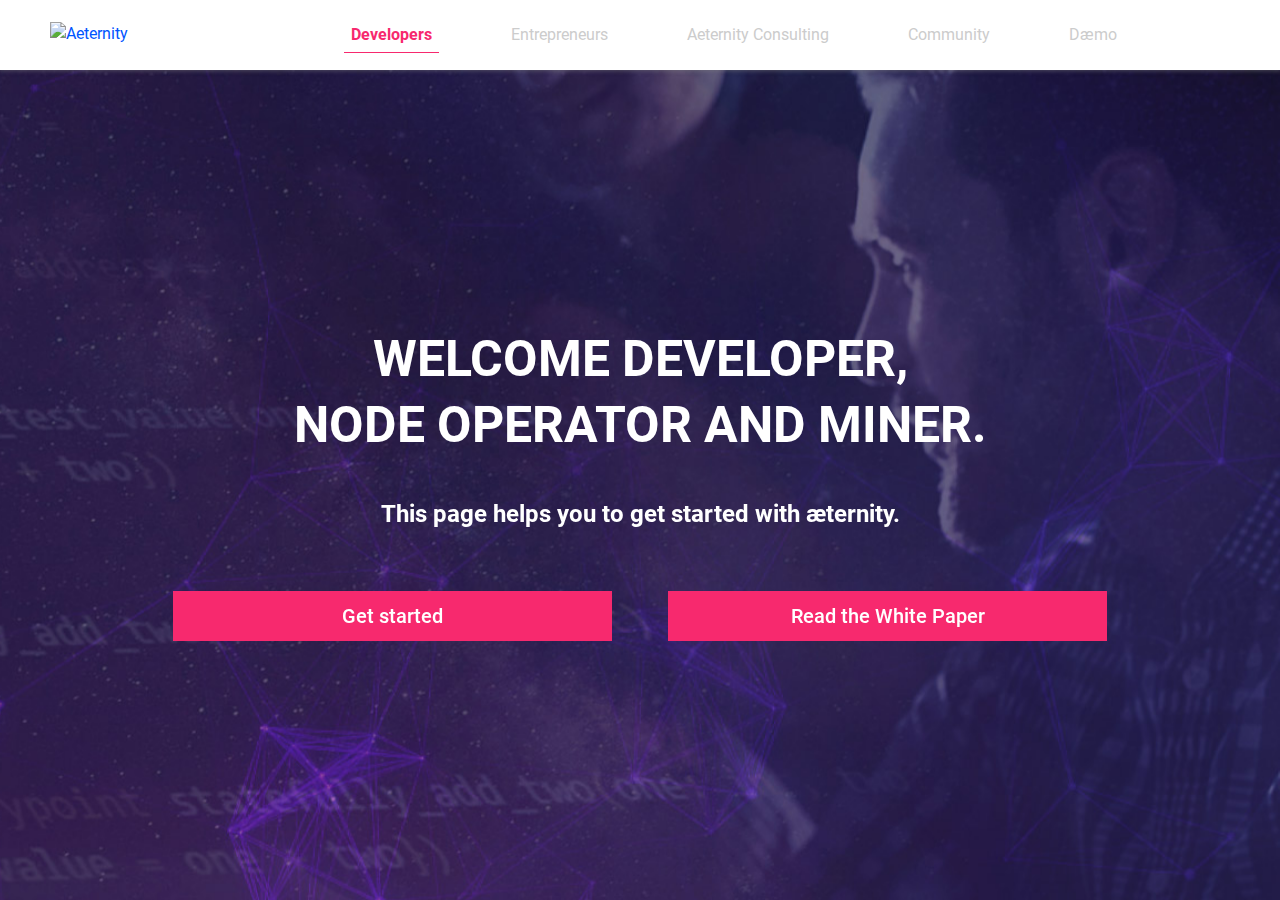
==== commit d2543380: "Title consistency" ====
--- a/index.html
+++ b/index.html
@@ -66,7 +66,7 @@
         <div class="section-content section-content--hero">
             <h1>
                 Welcome Developer,<br>
-                Node-Operator and Miner.
+                Node Operator and Miner.
             </h1>
             <p>
                 This page helps you to get started with &aelig;ternity.
@@ -94,7 +94,7 @@
 
     <section id="technical_advantages" class="section section--fancy">
         <div class="section-content section-content--fancy">
-            <h2>Technical Advantages Compared to Major Platforms</h2>
+            <h2>Technical advantages compared to major platforms</h2>
         </div>
         <div class="orbits">
             <ul class="advantages">
@@ -291,7 +291,7 @@
 
     <section id="sophia" class="section section--alt">
         <div class="section-content section-content--alt">
-            <h2>Safe Smart Contract Development with Sophia</h2>
+            <h2>Safe smart contract development with Sophia</h2>
             <p class="sophia-caption">
                 An &aelig;ternity blockchain language The Sophia is a language in the ML family. It is a strongly typed and has a restricted mutable state.
             </p>
@@ -352,7 +352,7 @@
 
     <section id="getting_started" class="section section--fancy">
         <div class="section-content section-content--fancy">
-            <h2>Getting Started</h2>
+            <h2>Getting started</h2>
             <p>
                 If you are new to aeternity and want to try out the Sophia Smart Contract Language, is is suggested to use one of the community developed online IDE’s. They allow you to write contracts, compile them, post them to the chain on testnet and call its functions.
             </p>
@@ -406,7 +406,7 @@
 
     <section id="developer_tools" class="section section--normal">
         <div class="section-content section-content--normal">
-            <h2>Developer Tools</h2>
+            <h2>Developer tools</h2>
             <p class="developer_tools-caption">
                 Programming libraries are available. Any Javascript developer can build a simple aeternity app in one day. For a quick start and reference SDK it is recommended to use the JavaScript one.
             </p>
@@ -480,7 +480,7 @@
 
     <section id="useful" class="section section--alt">
         <div class="section-content section-content--alt">
-            <h2>Useful Resources</h2>
+            <h2>Useful resources</h2>
         </div>
         <div class="cards counter resources">
             <div class="card resource">
@@ -562,7 +562,7 @@
 
     <section id="interfaces" class="section section--normal">
         <div class="section-content section-content--normal">
-            <h2>Interfaces and Clients</h2>
+            <h2>Interfaces and clients</h2>
             <p>
                 Three major clients to interact with &aelig;ternity blockchain applications, sign contract calls and do transactions.
             </p>
@@ -615,7 +615,7 @@
 
     <section id="run_node" class="section section--alt">
         <div class="section-content section-content--alt">
-            <h2>Run your Own Node and Services</h2>
+            <h2>Run your own node and services</h2>
         </div>
         <div class="cards counter howtos">
             <div class="card howto">
@@ -644,9 +644,9 @@
 
     <section id="miners" class="section section--normal">
         <div class="section-content section-content--normal">
-            <h2>For Miners, Pools and Node Operators</h2>
+            <h2>For miners, pools and node operators</h2>
             <p>
-                To get the latest version of aeternity node, please check out the <a href="https://github.com/aeternity/aeternity/releases">latest published packages</a> and the<a href="https://github.com/aeternity/aeternity/tree/master/docs/release-notes">release notes</a>
+                To get the latest version of aeternity node, please check out the <a href="https://github.com/aeternity/aeternity/releases">latest published packages</a> and the <a href="https://github.com/aeternity/aeternity/tree/master/docs/release-notes">release notes</a>
             </p>
         </div>
         <div class="cards counter miners">
@@ -679,7 +679,7 @@
 
     <section id="community" class="section section--alt">
         <div class="section-content section-content--alt">
-            <h2>Join the Community</h2>
+            <h2>Join the community</h2>
         </div>
         <ul class="icons communities">
             <li class="icon community">
@@ -717,7 +717,7 @@
 
     <footer id="footer" class="section section--fancy">
         <div class="section-content section-content--fancy">
-            <h2>&aelig;ternity Newsletter</h2>
+            <h2>&aelig;ternity newsletter</h2>
             <p>Sign up for the latest content and updates.</p>
             <form action="https://aeternity.us15.list-manage.com/subscribe/post?u=83a504836fa768f10619d053c&id=c2d8c3ba71"
                   method="post" target="_blank" class="subscribe">
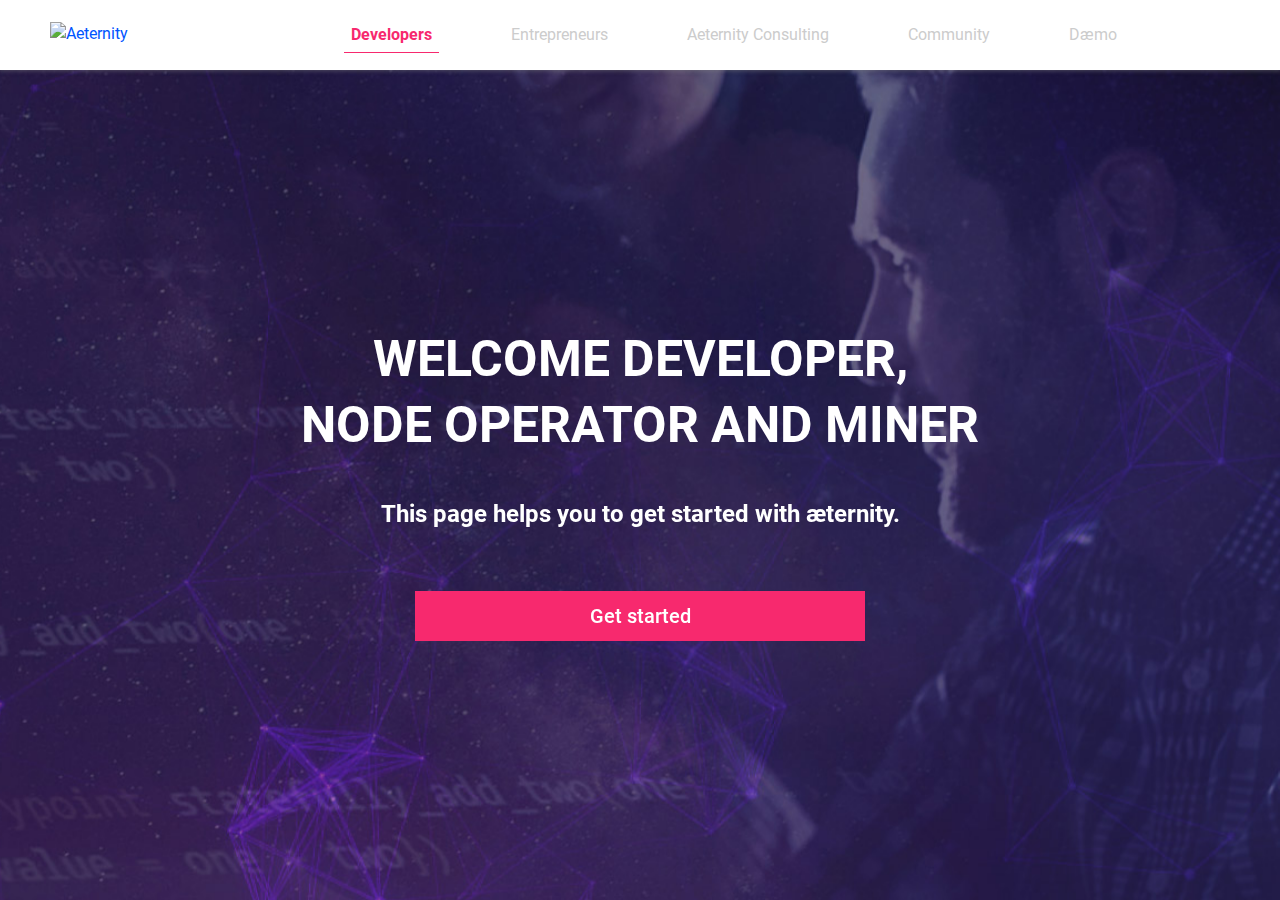
==== commit bd488505: "Consistency in texts" ====
--- a/index.html
+++ b/index.html
@@ -66,7 +66,7 @@
         <div class="section-content section-content--hero">
             <h1>
                 Welcome Developer,<br>
-                Node Operator and Miner.
+                Node Operator and Miner
             </h1>
             <p>
                 This page helps you to get started with &aelig;ternity.
@@ -74,7 +74,7 @@
         </div>
         <div class="section-buttons">
             <a href="#getting_started" class="button button--large section-button">Get started</a>
-            <a href="https://github.com/aeternity/white-paper" class="button button--large section-button">Read the White Paper</a>
+<!--            <a href="https://github.com/aeternity/white-paper" class="button button&#45;&#45;large section-button">Read the White Paper</a>-->
         </div>
     </section>
 
@@ -82,7 +82,7 @@
         <div class="section-content section-content--normal">
             <h2>Why &aelig;ternity</h2>
             <p>
-                If you are already familiar with basic blockchain principles and smart contracts, start with learning about aeternity’s unique features. The &aelig;ternity protocol ships with a rich set of features and functionality out of the box.
+                If you are already familiar with basic blockchain principles and smart contracts, start with learning about &aelig;ternity’s unique features. The &aelig;ternity protocol ships with a rich set of features and functionality out of the box.
             </p>
             <p>
                 A full specification and documentation of the protocol can be found on GitHub
@@ -170,7 +170,7 @@
                         <img src="img/1.universal.svg" alt="">
                         <h3>Universal</h3>
                         <p>
-                            The &aelig;ternity protocol can do everything that you expect from a Smart Contract Blockchain platform like Ethereum or others. It can be used to power <b>Games, Payments, Identity, Decentralized Finance, Registries, Token-Economy, Logistics and more.</b> Some of the things are not yet invented that will be built with aeternity. <strong>The future is yours.</strong>
+                            The &aelig;ternity protocol can do everything that you expect from a Smart Contract Blockchain platform like Ethereum or others. It can be used to power <b>Games, Payments, Identity, Decentralized Finance, Registries, Token-Economy, Logistics and more.</b> Some of the things are not yet invented that will be built with &aelig;ternity. <strong>The future is yours.</strong>
                         </p>
                     </div>
                 </div>
@@ -181,7 +181,7 @@
                         <img src="img/2.secure.svg" alt="">
                         <h3>Secure</h3>
                         <p>
-                            &AElig;eternity is built with security in mind. The reference implementation is written in Erlang, following all standards of high-quality software engineering. Recurring security audits and intensive property based testing are part of the daily work of the protocol developers. In its security aspects on blockchain, the &aelig;ternity protocol gets shipped with a type safe virtual machine called FATE (Fast aeternity Transaction Engine) which was engineered to boost efficiency (gas consumption) and security (type safe). Together with Sophia, a functional smart contract language that supports formal verification, the &aelig;ternity protocol provides an unique take on blockchain and smart contract security. A highly paid bug bounty program is available for security researchers.
+                            &AElig;eternity is built with security in mind. The reference implementation is written in Erlang, following all standards of high-quality software engineering. Recurring security audits and intensive property based testing are part of the daily work of the protocol developers. In its security aspects on blockchain, the &aelig;ternity protocol gets shipped with a type safe virtual machine called FATE (Fast Aeternity Transaction Engine) which was engineered to boost efficiency (gas consumption) and security (type safe). Together with Sophia, a functional smart contract language that supports formal verification, the &aelig;ternity protocol provides an unique take on blockchain and smart contract security. A highly paid bug bounty program is available for security researchers.
                         </p>
                     </div>
                 </div>
@@ -192,7 +192,7 @@
                         <img src="img/3.scalable.svg" alt="">
                         <h3>Scalable</h3>
                         <p>
-                            In order to scale to billions of users and transactions the &aelig;ternity protocol provides trustless scaling through off-chain state channels. Without compromising on security state channels allow peer to peer transaction between users and the execution of smart contracts off-chain. This way aeternity has no limits in scaling. The network consensus of the protocol is fast. In average up to 15 times faster with a higher transaction throughput then comparable protocols. The confirmation time is as less as three seconds, which especially comes into account when looking at user experience.
+                            In order to scale to billions of users and transactions the &aelig;ternity protocol provides trustless scaling through off-chain state channels. Without compromising on security state channels allow peer to peer transaction between users and the execution of smart contracts off-chain. This way &aelig;ternity has no limits in scaling. The network consensus of the protocol is fast. In average up to 15 times faster with a higher transaction throughput then comparable protocols. The confirmation time is as less as three seconds, which especially comes into account when looking at user experience.
                         </p>
                     </div>
                 </div>
@@ -203,7 +203,7 @@
                         <img src="img/4.lowFees.svg" alt="">
                         <h3>Efficient low-to-no fees</h3>
                         <p>
-                            aeternity is equipped with dozens of unique native transactions types for State Channels, Oracles, Names among others. All functionality is optimized to work with minimal gas cost. Additionally, once established, within off-chain State Channels, there are no fees for transactions or smart contract executions. On-chain, with Bitcoin-NG, the consensus mechanism of the protocol allows for more transactions and gas (smart contract executions) per block. This relaxes the fee and gas market and leads to lower cost. Combined with the execution of smart contracts through the highly efficient FATE VM, less overall Gas is needed. Additionally with off-chain State Channels, the &aelig;ternity protocol reduces the on-chain transaction and smart contract execution volumes massively, which lowers the fees.
+                            &aelig;ternity is equipped with dozens of unique native transactions types for State Channels, Oracles, Names among others. All functionality is optimized to work with minimal gas cost. Additionally, once established, within off-chain State Channels, there are no fees for transactions or smart contract executions. On-chain, with Bitcoin-NG, the consensus mechanism of the protocol allows for more transactions and gas (smart contract executions) per block. This relaxes the fee and gas market and leads to lower cost. Combined with the execution of smart contracts through the highly efficient FATE VM, less overall Gas is needed. Additionally with off-chain State Channels, the &aelig;ternity protocol reduces the on-chain transaction and smart contract execution volumes massively, which lowers the fees.
                         </p>
                     </div>
                 </div>
@@ -214,7 +214,7 @@
                         <img src="img/5.oracles.svg" alt="">
                         <h3>Interoperable Oracles</h3>
                         <p>
-                            Oracles are a special type of transactions on aeternity to request and provide data from data providers and APIs. If a smart contract for example is in need of today's weather data, a oracle request transaction including a data schema can be broadcasted on chain. Data providers can respond to data and charge a fee for providing the response. The other way around oracle provides can register on-chain and provide all types of data for free or by charging a fee. This allows smart contract developers to interact and build upon all sorts of APIs and create applications which are dependent on outside data (for example the current price of Bitcoin at a certain time).
+                            Oracles are a special type of transactions on &aelig;ternity to request and provide data from data providers and APIs. If a smart contract for example is in need of today's weather data, a oracle request transaction including a data schema can be broadcasted on chain. Data providers can respond to data and charge a fee for providing the response. The other way around oracle provides can register on-chain and provide all types of data for free or by charging a fee. This allows smart contract developers to interact and build upon all sorts of APIs and create applications which are dependent on outside data (for example the current price of Bitcoin at a certain time).
                         </p>
                     </div>
                 </div>
@@ -236,7 +236,7 @@
                         <img src="img/7.decentralized.svg" alt="">
                         <h3>Decentralized</h3>
                         <p>
-                            With Satoshi’s heritage in its core (Nakamoto Consensus) the protocol is build to be decentralized. Everyone can host a node and start mining, connect to the network and help to secure the chain or verify transaction. The network is operated by an community of thousands of nodes. It is fully trustless, there is no central authority, no master nodes or kill-switches. With Cuckoo Circle, aeternity has chosen a highly efficient proof-of-work algorithm which is the first graph-theoretic proof-of-work, and the most memory bound, yet with instant verification.
+                            With Satoshi’s heritage in its core (Nakamoto Consensus) the protocol is build to be decentralized. Everyone can host a node and start mining, connect to the network and help to secure the chain or verify transaction. The network is operated by an community of thousands of nodes. It is fully trustless, there is no central authority, no master nodes or kill-switches. With Cuckoo Circle, &aelig;ternity has chosen a highly efficient proof-of-work algorithm which is the first graph-theoretic proof-of-work, and the most memory bound, yet with instant verification.
                         </p>
                     </div>
                 </div>
@@ -269,7 +269,7 @@
                         <img src="img/10.governance.svg" alt="">
                         <h3>Governance</h3>
                         <p>
-                            The aeternity community is governed by miners, users and developers. Through hard-fork signaling node operators can show their support for hard upgrades. All token holders can join a weighted delegated polling mechanism through an mobile and user friendly app with verifiable results on the &aelig;ternity blockchain. Discussions are taking place in chat rooms, online forums, public events and in the aexpansions repository on GitHub.
+                            The &aelig;ternity community is governed by miners, users and developers. Through hard-fork signaling node operators can show their support for hard upgrades. All token holders can join a weighted delegated polling mechanism through an mobile and user friendly app with verifiable results on the &aelig;ternity blockchain. Discussions are taking place in chat rooms, online forums, public events and in the aexpansions repository on GitHub.
                         </p>
                     </div>
                 </div>
@@ -280,7 +280,7 @@
                         <img src="img/11.sustainability.svg" alt="">
                         <h3>Development Sustainability</h3>
                         <p>
-                            The protocol is robust and reliable and build to last for aeternity even without maintenance or the development of new features. Nevertheless, the aeternity crypto foundation currently receive around 10.8% of the mining reward to support the long-term development and maintenance of the core protocol and essential resources. There is an open R&D Grant program available at <a href="https://www.aeternity-foundation.org">www.aeternity-foundation.org</a>as well as a Development Bounty program for contributors. To enable entrepreneurs and business to launch their own startup, there are programs for entrepreneurs <a href="https://www.aeternityStarfleet.com">www.aeternityStarfleet.com</a> and a venture fund <a href="https://www.aeternity-Ventures.com">www.aeternity-Ventures.com</a> to kick-start even more.
+                            The protocol is robust and reliable and build to last for &aelig;ternity even without maintenance or the development of new features. Nevertheless, the &aelig;ternity crypto foundation currently receive around 10.8% of the mining reward to support the long-term development and maintenance of the core protocol and essential resources. There is an open R&D Grant program available at <a href="https://www.aeternity-foundation.org">www.aeternity-foundation.org</a>as well as a Development Bounty program for contributors. To enable entrepreneurs and business to launch their own startup, there are programs for entrepreneurs <a href="https://www.aeternitystarfleet.com">www.aeternityStarfleet.com</a> and a venture fund <a href="https://www.aeternity-ventures.com">www.aeternity-ventures.com</a> to kick-start even more.
                         </p>
                     </div>
                 </div>
@@ -322,7 +322,7 @@
                     <img src="img/Dacade_Icon.svg" alt="">
                     <small>
                         <a href="https://dacade.org/ae-dev-101/introduction">Online Course from Dacade.org</a><br>
-                        Check out the highly recommended aeternity 101 course on Dacade, a peer learning platform. Courses are free, a certificate will be given and you earn 100 AE token on completion.
+                        Check out the highly recommended &aelig;ternity 101 course on Dacade, a peer learning platform. Courses are free, a certificate will be given and you earn 100 AE token on completion.
                     </small>
                 </p>
                 <p>
@@ -354,7 +354,7 @@
         <div class="section-content section-content--fancy">
             <h2>Getting started</h2>
             <p>
-                If you are new to aeternity and want to try out the Sophia Smart Contract Language, is is suggested to use one of the community developed online IDE’s. They allow you to write contracts, compile them, post them to the chain on testnet and call its functions.
+                If you are new to &aelig;ternity and want to try out the Sophia Smart Contract Language, is is suggested to use one of the community developed online IDE’s. They allow you to write contracts, compile them, post them to the chain on testnet and call its functions.
             </p>
             <div class="try">
                 <div class="try-browser">
@@ -372,7 +372,7 @@
                         </li>
                     </ul>
                     <p>
-                        &AElig;project is an aeternity framework which helps with setting up a project. The framework makes the development of smart contracts in the aeternity network pretty easy. It provides commands for compilation, deployment of smart contracts, running a local node, local compiler and unit testing the contracts.
+                        &AElig;project is an &aelig;ternity framework which helps with setting up a project. The framework makes the development of smart contracts in the &aelig;ternity network pretty easy. It provides commands for compilation, deployment of smart contracts, running a local node, local compiler and unit testing the contracts.
                     </p>
                 </div>
                 <div class="try-locally">
@@ -382,7 +382,7 @@
                         <img src="img/AEProject_Github.svg" alt="">
                         <div class="try-locally-aeproject">
                             <img src="img/AEProject_logo.svg" alt="">
-                            <a href="https://github.com/aeternity/aepp-aeproject-js">AEProject</a>
+                            <a href="https://github.com/aeternity/aepp-aeproject-js">&AElig;Project</a>
                         </div>
                     </div>
                 </div>
@@ -408,7 +408,7 @@
         <div class="section-content section-content--normal">
             <h2>Developer tools</h2>
             <p class="developer_tools-caption">
-                Programming libraries are available. Any Javascript developer can build a simple aeternity app in one day. For a quick start and reference SDK it is recommended to use the JavaScript one.
+                Programming libraries are available. Any Javascript developer can build a simple &aelig;ternity app in one day. For a quick start and reference SDK it is recommended to use the JavaScript one.
             </p>
         </div>
         <div class="cards counter apis">
@@ -417,7 +417,7 @@
                     <img src="img/Developers_Tools_Section_icons.svg" alt="">
                     <h3>Node HTTP API</h3>
                     <p>
-                        aeternity <a href="https://api-docs.aeternity.io">Node API</a>
+                        &aelig;ternity <a href="https://api-docs.aeternity.io">Node API</a>
                     </p>
                 </div>
             </div>
@@ -446,7 +446,7 @@
                     <img src="img/Developers_Tools_Section_icons.svg" alt="">
                     <h3>Middleware Backend API</h3>
                     <p>
-                        The <a href="https://github.com/aeternity/aeternal">Middleware</a> is a caching and reporting layer which sits in front of the nodes of the aeternity blockchain. Its purpose is to respond to queries faster than the node can do, and to support queries that for reasons of efficiency the node cannot or will not support itself.
+                        The <a href="https://github.com/aeternity/aeternal">Middleware</a> is a caching and reporting layer which sits in front of the nodes of the &aelig;ternity blockchain. Its purpose is to respond to queries faster than the node can do, and to support queries that for reasons of efficiency the node cannot or will not support itself.
                     </p>
                 </div>
             </div>
@@ -487,7 +487,7 @@
                 <div class="card-content">
                     <h3>Hosted API Server, Public Nodes and Services</h3>
                     <p>
-                        For convenience reasons, there are hosted services available to quick start the development of aeternity blockchain applications on testnet. Even though all services are available for mainnet too, it is not advised to use these services in production. Therefore self-hosting critical infrastructure is recommended.
+                        For convenience reasons, there are hosted services available to quick start the development of &aelig;ternity blockchain applications on testnet. Even though all services are available for mainnet too, it is not advised to use these services in production. Therefore self-hosting critical infrastructure is recommended.
                     </p>
                     <ul>
                         <li>
@@ -602,13 +602,13 @@
         </div>
         <div class="section-content section-content--normal">
             <p>
-                It is possible to buy aeternity tokens on exchanges like Binance, OKex, Huobi, GateIO and many others. A full list of markets can be found via: <a href="https://coinmarketcap.com">coinmarketcap</a>
+                It is possible to buy &aelig;ternity tokens on exchanges like Binance, OKex, Huobi, gate.io and many others. A full list of markets can be found via: <a href="https://coinmarketcap.com">coinmarketcap</a>
             </p>
             <ul>
                 <li><a href="https://www.binance.com/"><img src="img/Binance_icon.svg" alt="">binance</a></li>
                 <li><a href="https://www.okex.com"><img src="img/Okex_icon.svg" alt="">okex</a></li>
                 <li><a href="https://www.huobi.com"><img src="img/Huobi_icon.svg" alt="">huobi</a></li>
-                <li><a href="https://www.gate.io"><img src="img/Gateio_icon.svg" alt="">gateio</a></li>
+                <li><a href="https://www.gate.io"><img src="img/Gateio_icon.svg" alt="">gate.io</a></li>
             </ul>
         </div>
     </section>
@@ -622,7 +622,7 @@
                 <div class="card-content">
                     <img src="img/Host_a_Node_icon.svg" alt="">
                     <h3>How to host a Node</h3>
-                    <a href="https://docs.aeternity.io/" class="button button--small">View Docs</a>
+                    <a href="https://docs.aeternity.io/" class="button button--small">View docs</a>
                 </div>
             </div>
             <div class="card howto">
@@ -646,7 +646,7 @@
         <div class="section-content section-content--normal">
             <h2>For miners, pools and node operators</h2>
             <p>
-                To get the latest version of aeternity node, please check out the <a href="https://github.com/aeternity/aeternity/releases">latest published packages</a> and the <a href="https://github.com/aeternity/aeternity/tree/master/docs/release-notes">release notes</a>
+                To get the latest version of &aelig;ternity node, please check out the <a href="https://github.com/aeternity/aeternity/releases">latest published packages</a> and the <a href="https://github.com/aeternity/aeternity/tree/master/docs/release-notes">release notes</a>
             </p>
         </div>
         <div class="cards counter miners">
@@ -685,7 +685,7 @@
             <li class="icon community">
                 <a href="https://forum.aeternity.com/search?q=developers%20update%20call%20order%3Alatest">
                     <img src="img/Public_Developers_icon.svg" alt="">
-                    <span>Public Developers Update Call</span>
+                    <span>Public developers update call</span>
                 </a>
             </li>
             <li class="icon community">
@@ -703,13 +703,13 @@
             <li class="icon community">
                 <a href="https://www.aeternity-foundation.org">
                     <img src="img/Development_bounties_icon.svg" alt="">
-                    <span>Development Bounties</span>
+                    <span>Development bounties</span>
                 </a>
             </li>
             <li class="icon community">
                 <a href="https://www.aeternity-foundation.org">
                     <img src="img/Development_Grants_icon.svg" alt="">
-                    <span>Development Grants</span>
+                    <span>Development grants</span>
                 </a>
             </li>
         </ul>
